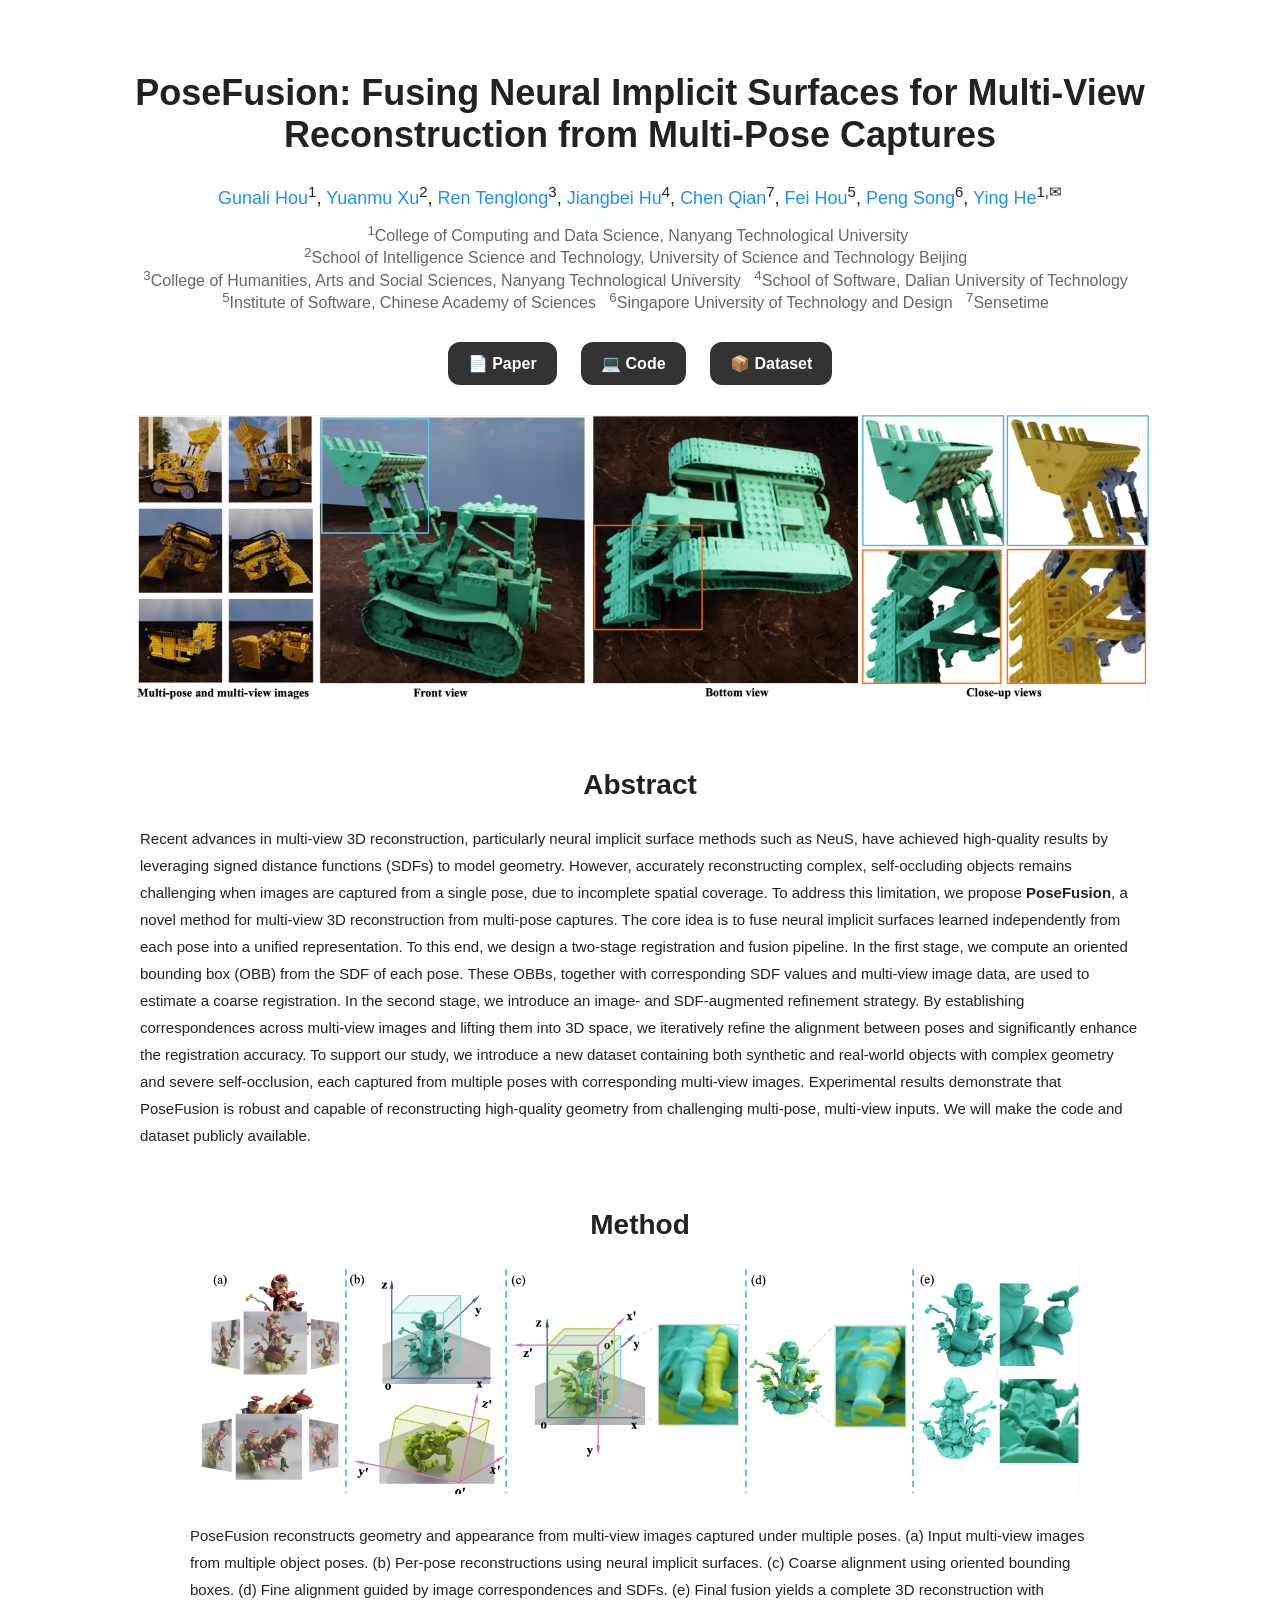
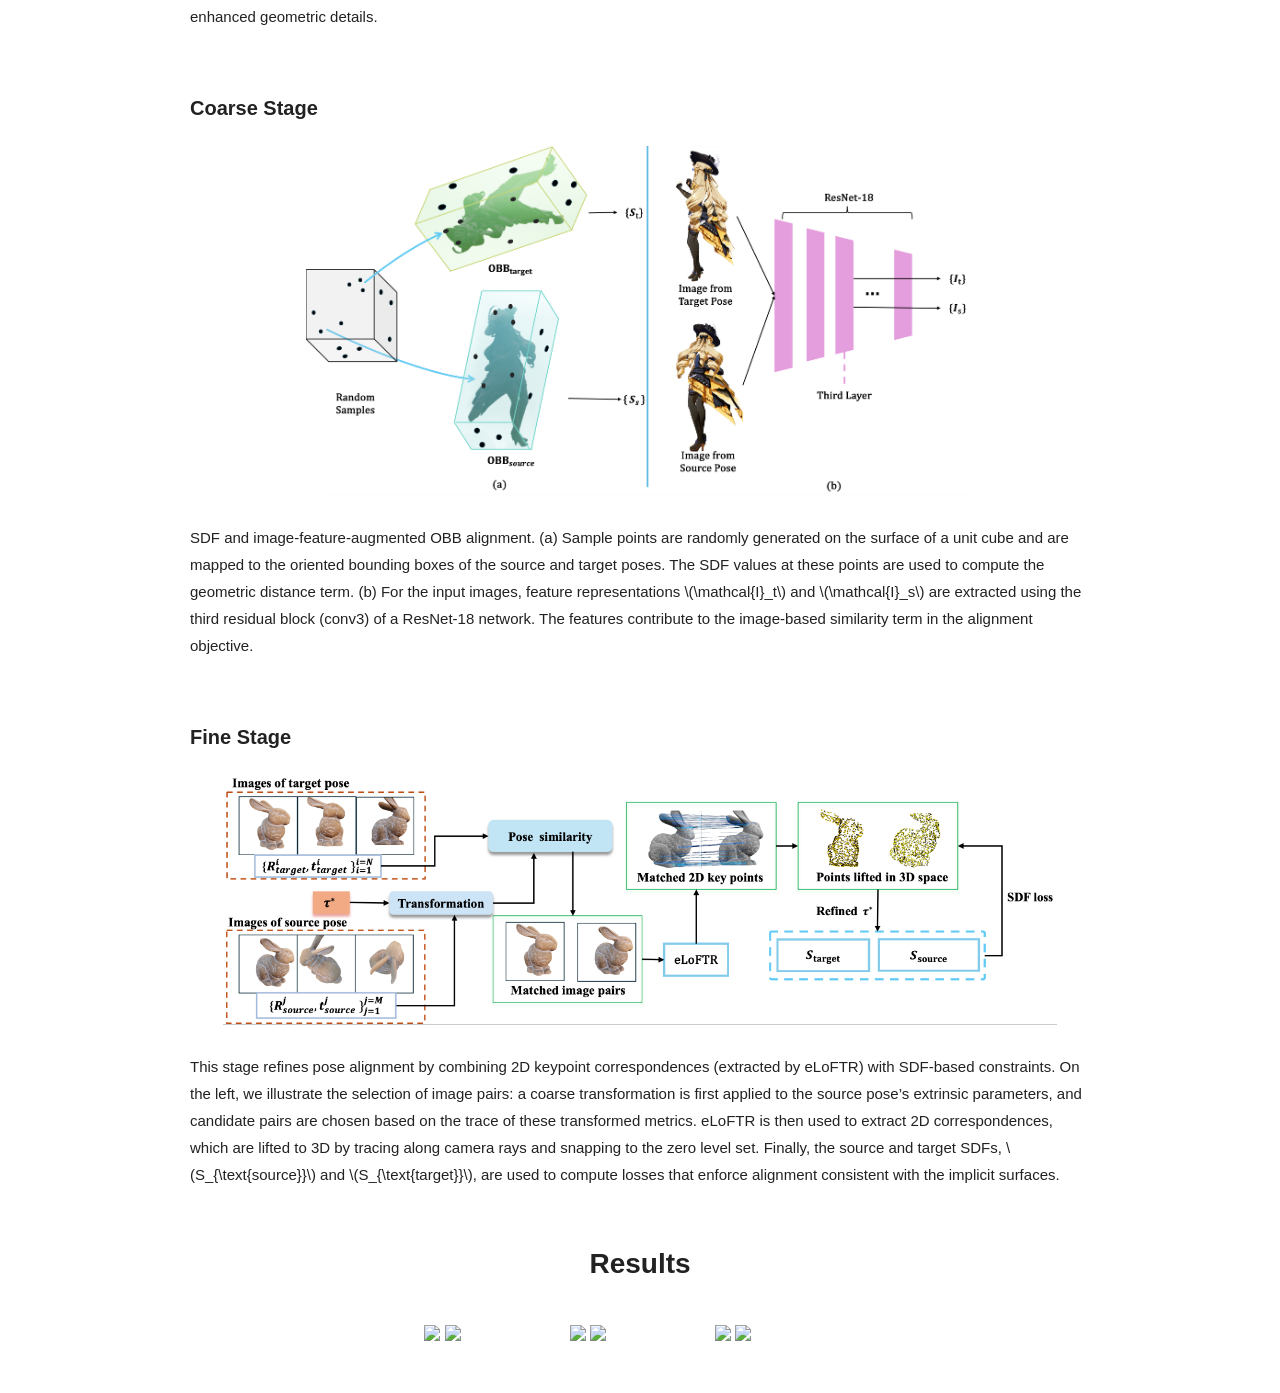
==== index.html @ 51379f32 "first commit" ====
<!DOCTYPE html>
<html lang="en">

<head>
  <meta charset="UTF-8" />
  <meta name="viewport" content="width=device-width, initial-scale=1.0" />
  <title>PoseFusion: Fusing Neural Implicit Surfaces for Multi-View Reconstruction from Multi-Pose Captures</title>
  <link rel="stylesheet" href="./css/style.css">
  <script src="https://polyfill.io/v3/polyfill.min.js?features=es6"></script>
  <script id="MathJax-script" async src="https://cdn.jsdelivr.net/npm/mathjax@3/es5/tex-mml-chtml.js">
  </script>
</head>

<body>

  <h1>PoseFusion: Fusing Neural Implicit Surfaces for Multi-View Reconstruction from Multi-Pose Captures</h1>

  <div class="authors">
    <a href="#">Gunali Hou</a><sup>1</sup>,
    <a href="#">Yuanmu Xu</a><sup>2</sup>,
    <a href="#">Ren Tenglong</a><sup>3</sup>,
    <a href="#">Jiangbei Hu</a><sup>4</sup>,
    <a href="#">Chen Qian</a><sup>7</sup>,
    <a href="#">Fei Hou</a><sup>5</sup>,
    <a href="#">Peng Song</a><sup>6</sup>,
    <a href="#">Ying He</a><sup>1,✉</sup>
  </div>

  <div class="institutions">
    <sup>1</sup>College of Computing and Data Science, Nanyang Technological University&nbsp; <br />
    <sup>2</sup>School of Intelligence Science and Technology, University of Science and Technology Beijing &nbsp;
    <br />
    <sup>3</sup>College of Humanities, Arts and Social Sciences, Nanyang Technological University &nbsp;
    <sup>4</sup>School of Software, Dalian University of Technology &nbsp; <br />
    <sup>5</sup>Institute of Software, Chinese Academy of Sciences &nbsp;
    <sup>6</sup>Singapore University of Technology and Design &nbsp;
    <sup>7</sup>Sensetime &nbsp;
  </div>

  <div class="buttons">
    <a href="https://arxiv.org/abs/xxxx.xxxxx" class="button">📄 Paper</a>
    <a href="https://github.com/your_repo" class="button">💻 Code</a>
    <a href="https://drive.google.com/drive/folders/1bywGTxJeaAApyOMZbGiSYhYcuV___j_K?usp=share_link" class="button">📦
      Dataset</a>
  </div>

  <div class="image-center">
    <img src="image/teaser.png" alt="teaser" height="290" />
  </div>

  <h2>Abstract</h2>
  <div class="abstract-container">
    <p>
      Recent advances in multi-view 3D reconstruction, particularly neural implicit surface methods such as NeuS, have
      achieved high-quality results by leveraging signed distance functions (SDFs) to model geometry. However,
      accurately reconstructing complex, self-occluding objects remains challenging when images are captured from a
      single pose, due to incomplete spatial coverage. To address this limitation, we propose <strong>PoseFusion</strong>, a novel method
      for multi-view 3D reconstruction from multi-pose captures. The core idea is to fuse neural implicit surfaces
      learned independently from each pose into a unified representation. To this end, we design a two-stage
      registration and fusion pipeline. In the first stage, we compute an oriented bounding box (OBB) from the SDF of
      each pose. These OBBs, together with corresponding SDF values and multi-view image data, are used to estimate a
      coarse registration. In the second stage, we introduce an image- and SDF-augmented refinement strategy. By
      establishing correspondences across multi-view images and lifting them into 3D space, we iteratively refine the
      alignment between poses and significantly enhance the registration accuracy. To support our study, we introduce a
      new dataset containing both synthetic and real-world objects with complex geometry and severe self-occlusion, each
      captured from multiple poses with corresponding multi-view images. Experimental results demonstrate that
      PoseFusion is robust and capable of reconstructing high-quality geometry from challenging multi-pose, multi-view
      inputs. We will make the code and dataset publicly available.
    </p>
  </div>

  <!-- <h2>Videos</h2>
  <div class="video">
    <iframe src="https://www.youtube.com/embed/elkZcS1EwMs?si=xGPFm923atmuQsvT" allowfullscreen></iframe>
  </div> -->

  <h2>Method</h2>
  <div class="method-container">
    <div class="image-center">
      <img src="image/pipline.png" alt="pipline" height=230 />
    </div>
    <p>
      PoseFusion reconstructs geometry and appearance from multi-view images captured under multiple poses. (a) Input
      multi-view images from multiple object poses. (b) Per-pose reconstructions using neural implicit surfaces. (c)
      Coarse alignment using oriented bounding boxes. (d) Fine alignment guided by image correspondences and SDFs. (e)
      Final fusion yields a complete 3D reconstruction with enhanced geometric details.
    </p>
    <h3>Coarse Stage</h3>
    <div class="image-center">
      <img src="image/coarse_stage.png" alt="Coarse Registration Stage" height=350 />
    </div>
    <p>
      SDF and image-feature-augmented OBB alignment. (a) Sample points are randomly generated on the surface of a unit
      cube and are mapped to the oriented bounding boxes of the source and target poses. The SDF values at these points
      are used to compute the geometric distance term. (b) For the input images, feature representations
      \(\mathcal{I}_t\)
      and \(\mathcal{I}_s\) are extracted using the third residual block (conv3) of a ResNet-18 network. The features
      contribute to the image-based similarity term in the alignment objective.
    </p>
    <h3>Fine Stage</h3>
    <div class="image-center">
      <img src="image/fine_stage.png" alt="Fine Registration Stage" height=250>
    </div>
    <p>
      This stage refines pose alignment by combining 2D keypoint correspondences (extracted by eLoFTR) with SDF-based
      constraints. On the left, we illustrate the selection of image pairs: a coarse transformation is first applied to
      the source pose’s extrinsic parameters, and candidate pairs are chosen based on the trace of these transformed
      metrics. eLoFTR is then used to extract 2D correspondences, which are lifted to 3D by tracing along camera rays
      and snapping to the zero level set. Finally, the source and target SDFs, \(S_{\text{source}}\) and
      \(S_{\text{target}}\), are used to compute losses that enforce alignment consistent with the implicit surfaces.
    </p>
  </div>

  <h2>Results</h2>
  <div class="comparison-grid">
    <img-comparison-slider class="slider-with-animated-handle">
      <img slot="first" src="image/101015341_p15.jpg" height=250/>
      <img slot="second" src="image/101015341_p16.jpg" height="250"/>
      <svg slot="handle" class="custom-animated-handle" xmlns="http://www.w3.org/2000/svg" width="100"
        viewBox="-8 -3 16 6">
        <path stroke="#fff" d="M -5 -2 L -7 0 L -5 2 M -5 -2 L -5 2 M 5 -2 L 7 0 L 5 2 M 5 -2 L 5 2" stroke-width="1"
          fill="#fff" vector-effect="non-scaling-stroke"></path>
      </svg>
    </img-comparison-slider>

    <img-comparison-slider class="slider-with-animated-handle">
      <img slot="first" src="image/101015341_p8.jpg" height=250/>
      <img slot="second" src="image/101015341_p9.jpg" height=250/>
      <svg slot="handle" class="custom-animated-handle" xmlns="http://www.w3.org/2000/svg" width="100"
        viewBox="-8 -3 16 6">
        <path stroke="#fff" d="M -5 -2 L -7 0 L -5 2 M -5 -2 L -5 2 M 5 -2 L 7 0 L 5 2 M 5 -2 L 5 2" stroke-width="1"
          fill="#fff" vector-effect="non-scaling-stroke"></path>
      </svg>
    </img-comparison-slider>

    <img-comparison-slider class="slider-with-animated-handle">
      <img slot="first" src="image/101015341_p13.jpg" height=250/>
      <img slot="second" src="image/101015341_p14.jpg" height=250/>
      <svg slot="handle" class="custom-animated-handle" xmlns="http://www.w3.org/2000/svg" width="100"
        viewBox="-8 -3 16 6">
        <path stroke="#fff" d="M -5 -2 L -7 0 L -5 2 M -5 -2 L -5 2 M 5 -2 L 7 0 L 5 2 M 5 -2 L 5 2" stroke-width="1"
          fill="#fff" vector-effect="non-scaling-stroke"></path>
      </svg>
    </img-comparison-slider>
  </div>

  <script defer src="https://cdn.jsdelivr.net/npm/img-comparison-slider@8/dist/index.js"></script>
  <link rel="stylesheet" href="https://cdn.jsdelivr.net/npm/img-comparison-slider@8/dist/styles.css" />
</body>

</html>
---- css/style.css ----
body {
    font-family: Arial, sans-serif;
    text-align: center;
    padding: 40px;
    background-color: #fff;
    color: #222;
}

h1 {
    font-size: 36px;
    font-weight: bold;
}

.authors {
    margin-top: 20px;
    font-size: 18px;
    line-height: 1.6;
}

.authors a {
    color: #1e90ff;
    text-decoration: none;
}

.institutions {
    font-size: 16px;
    color: #666;
    margin-top: 10px;
}

.buttons {
    margin: 30px 0;
}

.button {
    display: inline-block;
    background-color: #333;
    color: white;
    padding: 12px 20px;
    border-radius: 12px;
    margin: 0 10px;
    text-decoration: none;
    font-weight: bold;
}

h2 {
    font-size: 28px;
    margin-top: 60px;
}

h3 {
    font-size: 20px;
    margin-top: 60px;
}

.video {
    margin-top: 20px;
}

.abstract-container {
    max-width: 1000px;
    margin: 0 auto;
    text-align: left;
    font-size: 15px;
    line-height: 1.8;
}

.method-container {
    max-width: 900px;
    margin: 0 auto;
    text-align: left;
    font-size: 15px;
    line-height: 1.8;
}

.image-center {
    text-align: center;
    margin: 20px 0;
}

iframe {
    width: 70%;
    height: 450px;
    border: none;
    border-radius: 10px;
}

/* 响应式文本块容器 */
.abstract-container,
.method-container {
    padding: 0 15px;
}

/* 响应式标题大小（可选） */
@media screen and (max-width: 600px) {
    h1 {
        font-size: 26px;
    }

    .button {
        padding: 10px 16px;
        font-size: 14px;
    }
}

.custom-animated-handle {
    transition: transform 0.2s;
}


.placeholder-box {
    width: 100%;
    height: 400px;
    background: #eee;
    display: flex;
    align-items: center;
    justify-content: center;
    border-radius: 12px;
    border: 2px dashed #ccc;
    color: #888;
    font-style: italic;
}

.method-stage {
    background: #f8f9fa;
    padding: 25px;
    border-radius: 10px;
    margin: 20px 0;
}

.method-stage h3 {
    margin-top: 0;
    color: var(--link-color);
}
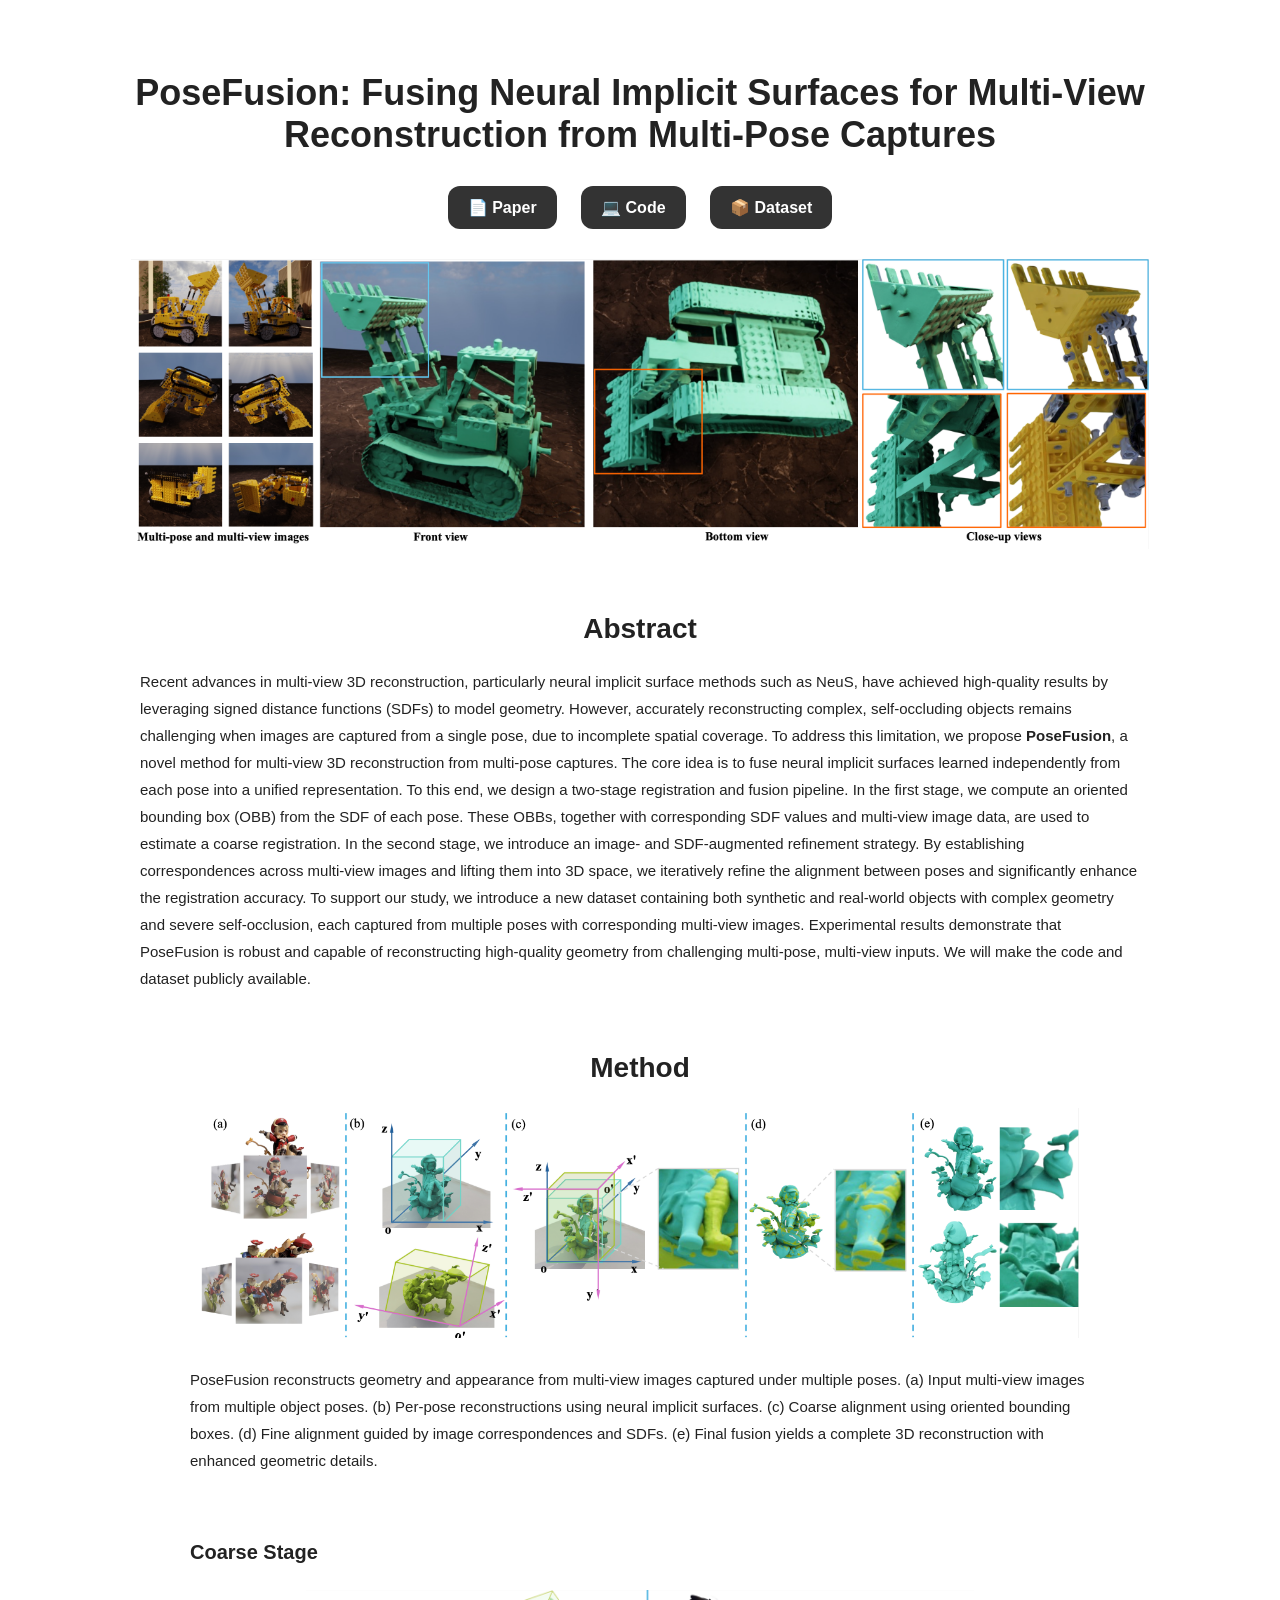
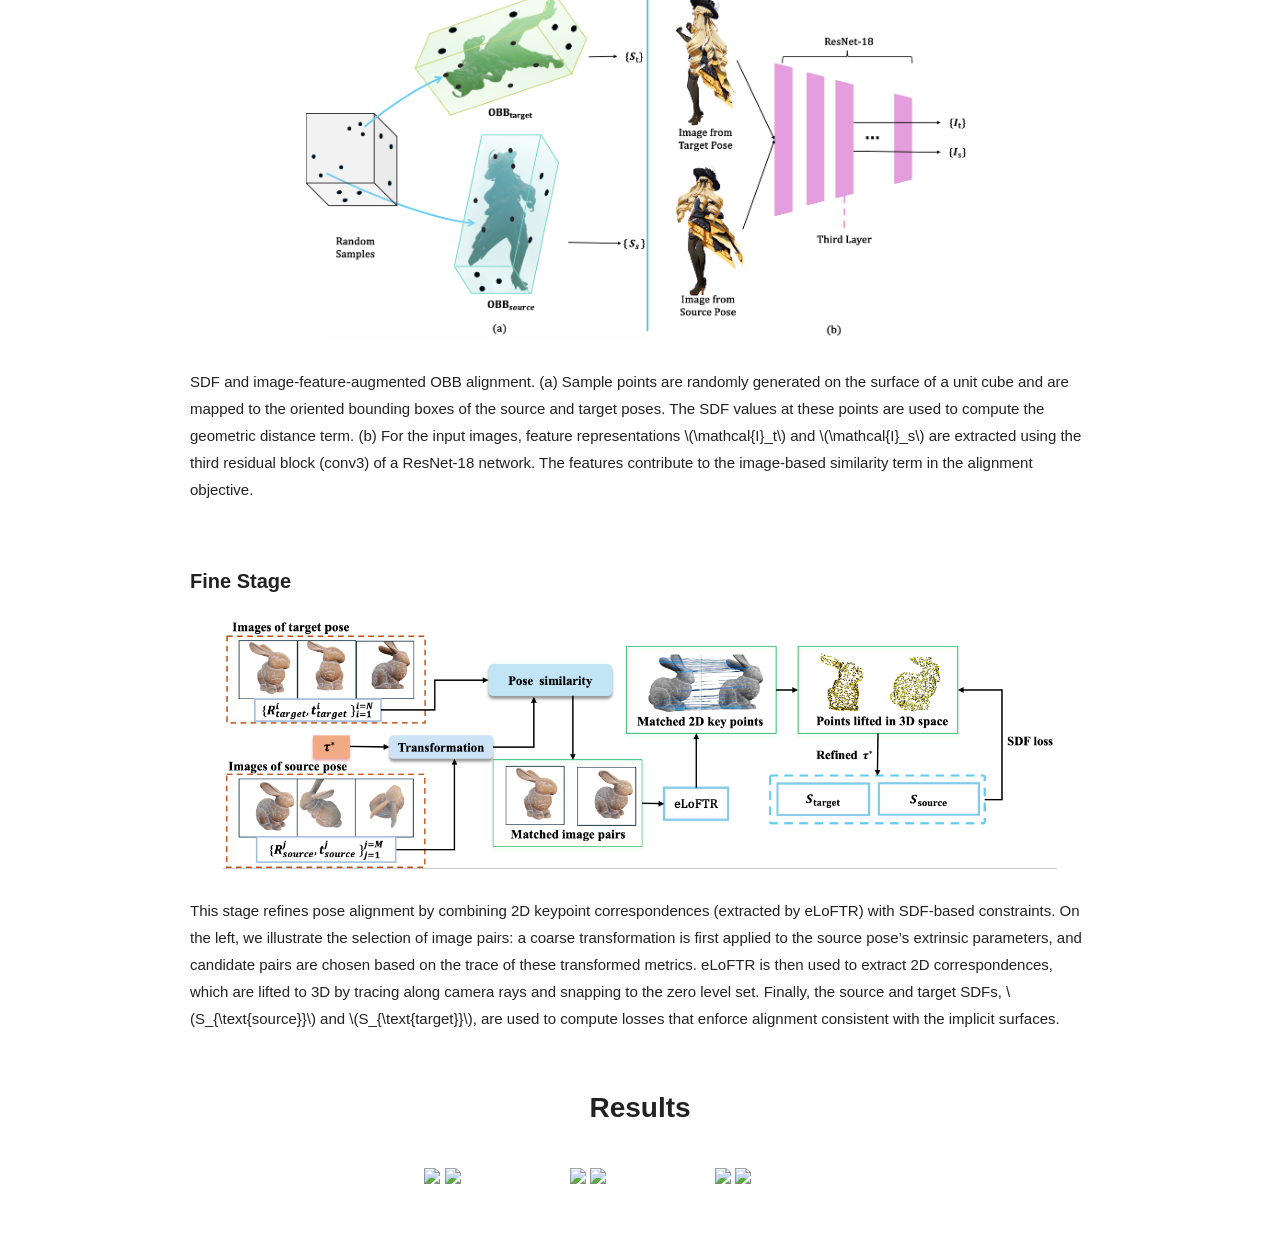
==== commit 6231710e: "remove author" ====
--- a/index.html
+++ b/index.html
@@ -15,7 +15,7 @@
 
   <h1>PoseFusion: Fusing Neural Implicit Surfaces for Multi-View Reconstruction from Multi-Pose Captures</h1>
 
-  <div class="authors">
+  <!-- <div class="authors">
     <a href="#">Gunali Hou</a><sup>1</sup>,
     <a href="#">Yuanmu Xu</a><sup>2</sup>,
     <a href="#">Ren Tenglong</a><sup>3</sup>,
@@ -24,9 +24,9 @@
     <a href="#">Fei Hou</a><sup>5</sup>,
     <a href="#">Peng Song</a><sup>6</sup>,
     <a href="#">Ying He</a><sup>1,✉</sup>
-  </div>
+  </div> -->
 
-  <div class="institutions">
+  <!-- <div class="institutions">
     <sup>1</sup>College of Computing and Data Science, Nanyang Technological University&nbsp; <br />
     <sup>2</sup>School of Intelligence Science and Technology, University of Science and Technology Beijing &nbsp;
     <br />
@@ -35,7 +35,7 @@
     <sup>5</sup>Institute of Software, Chinese Academy of Sciences &nbsp;
     <sup>6</sup>Singapore University of Technology and Design &nbsp;
     <sup>7</sup>Sensetime &nbsp;
-  </div>
+  </div> -->
 
   <div class="buttons">
     <a href="https://arxiv.org/abs/xxxx.xxxxx" class="button">📄 Paper</a>
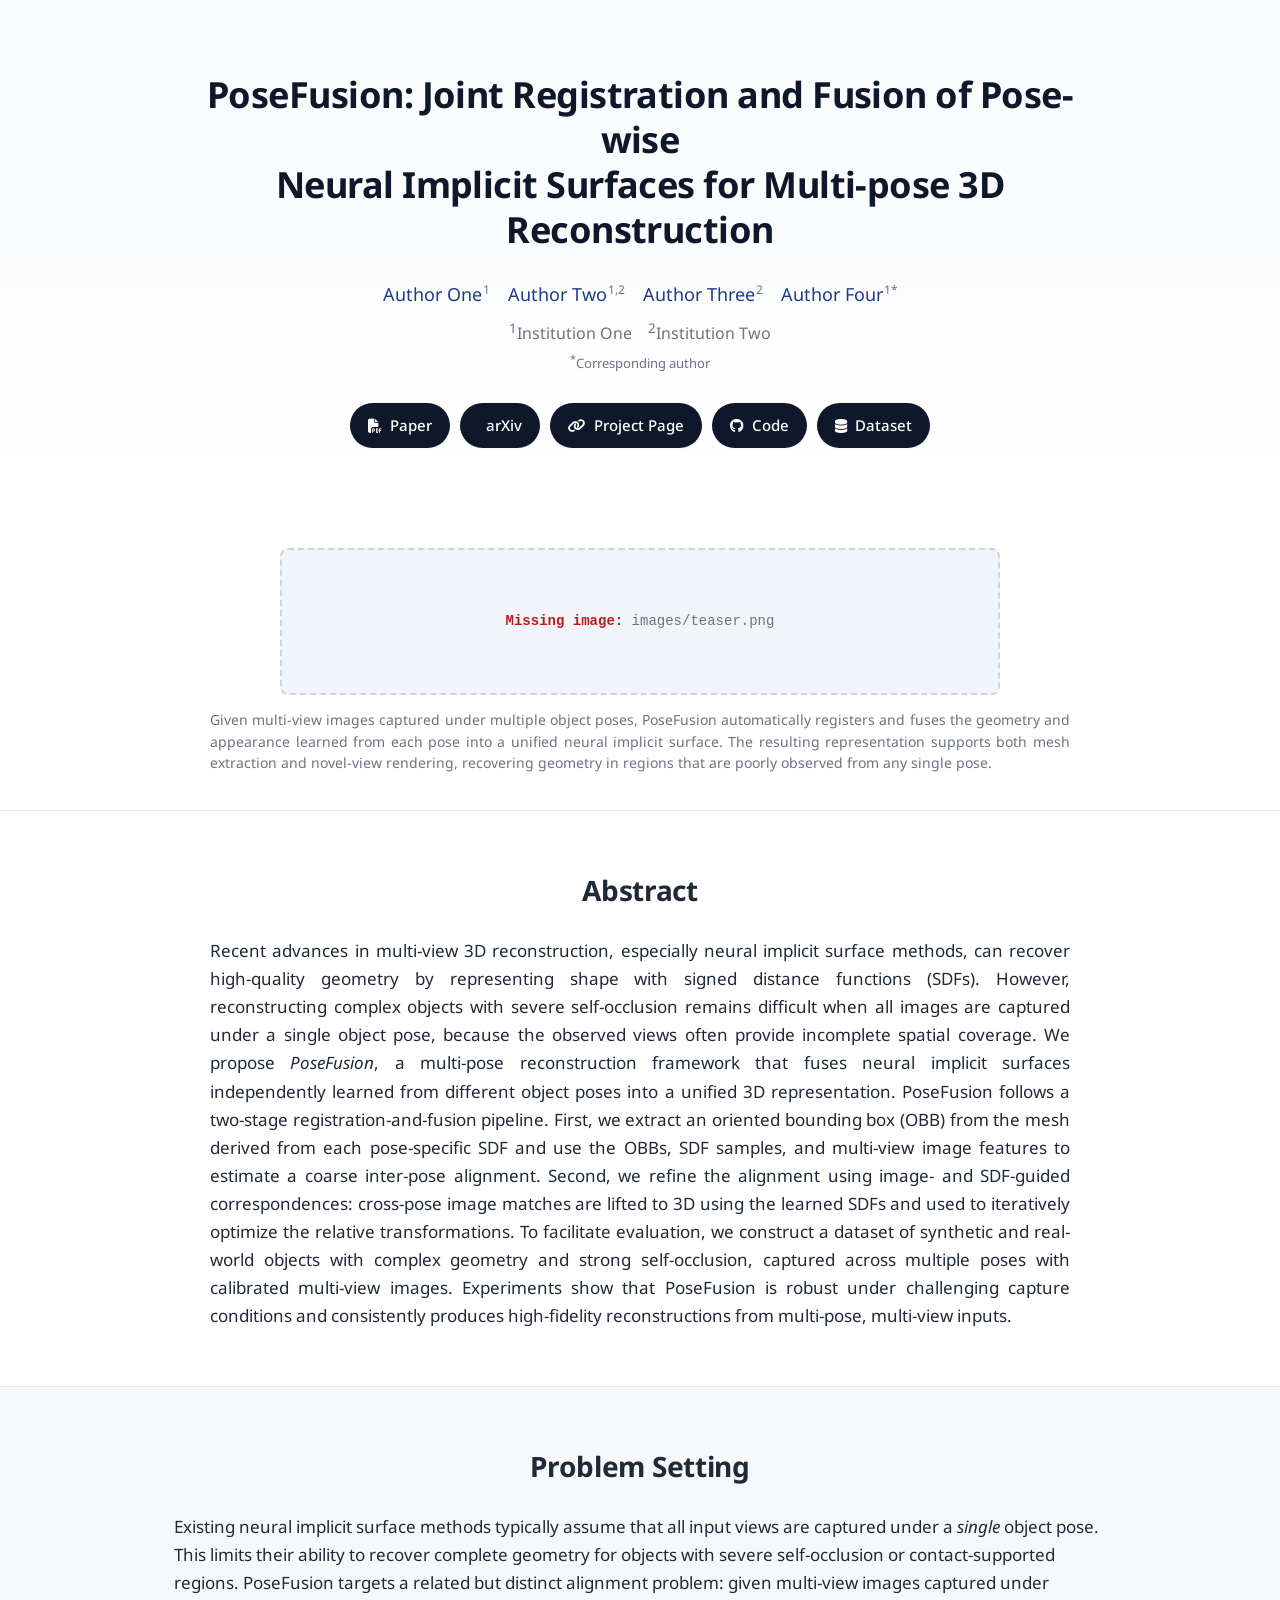
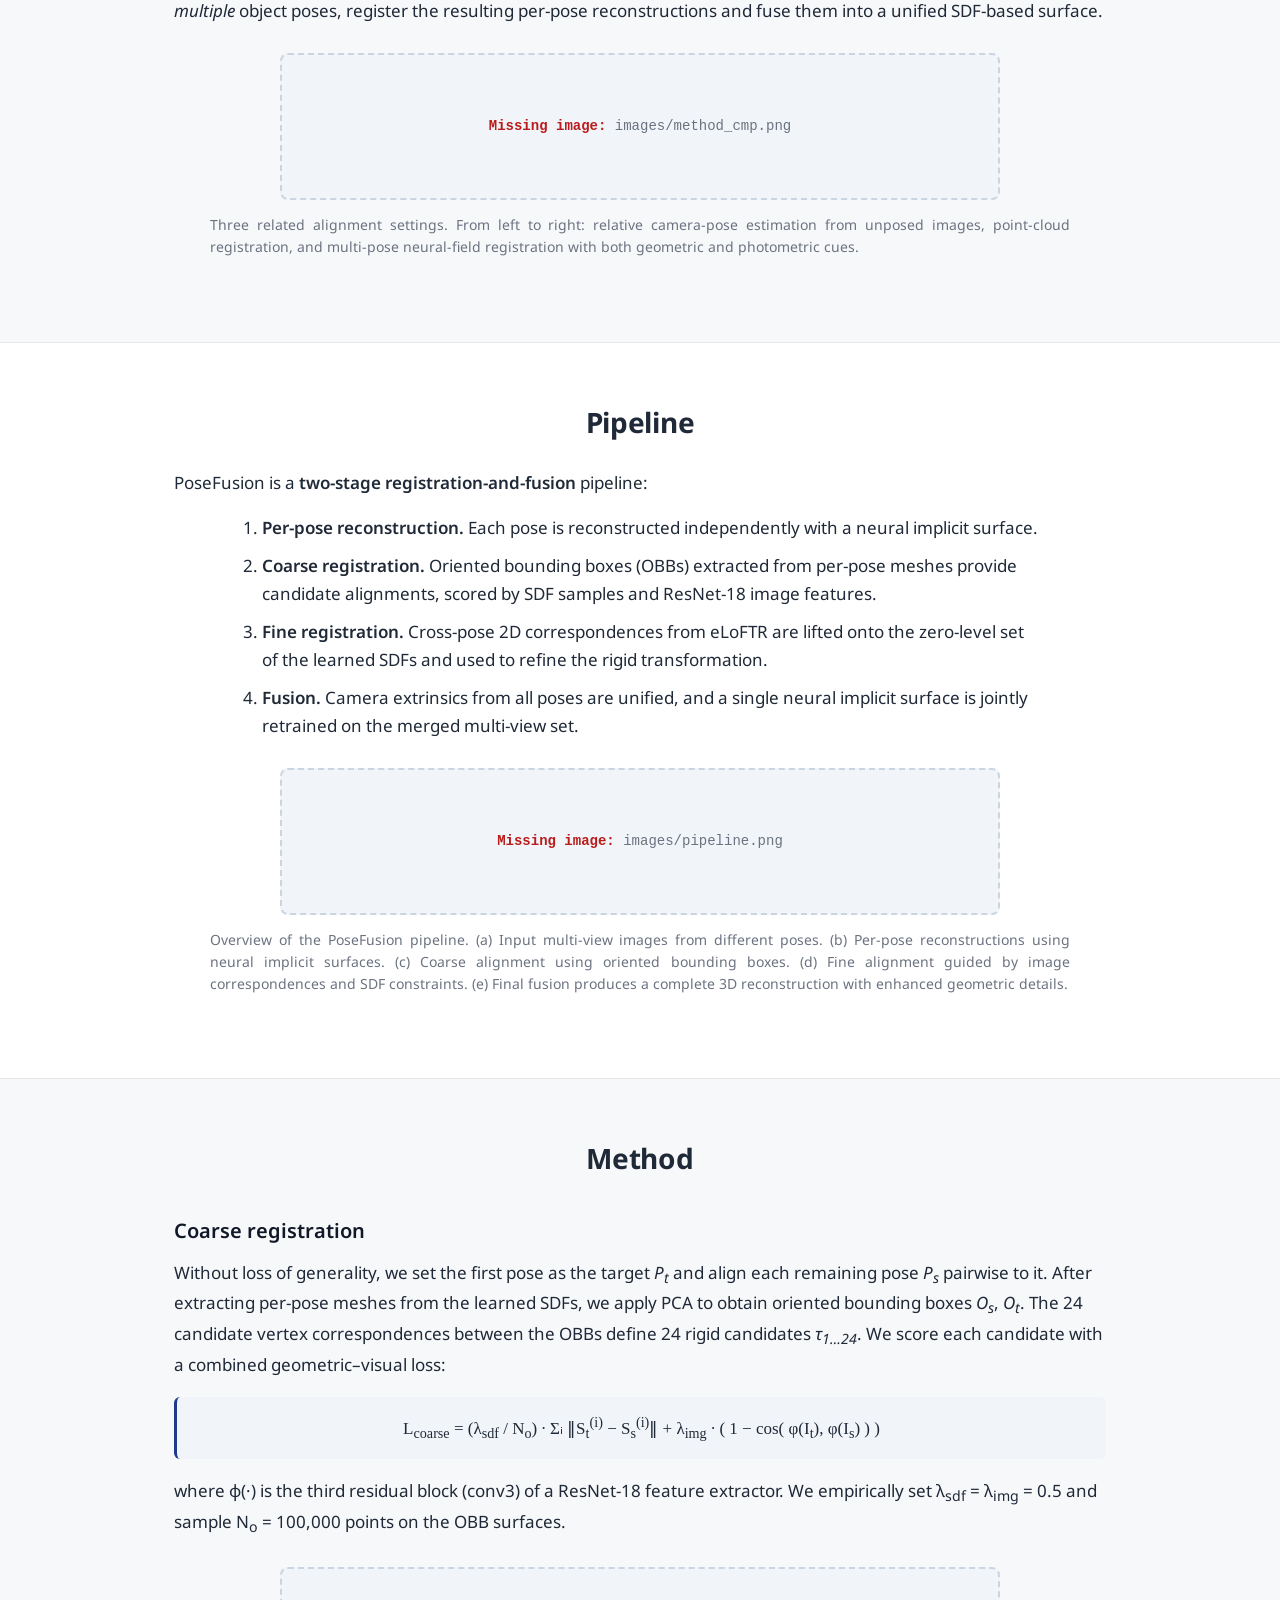
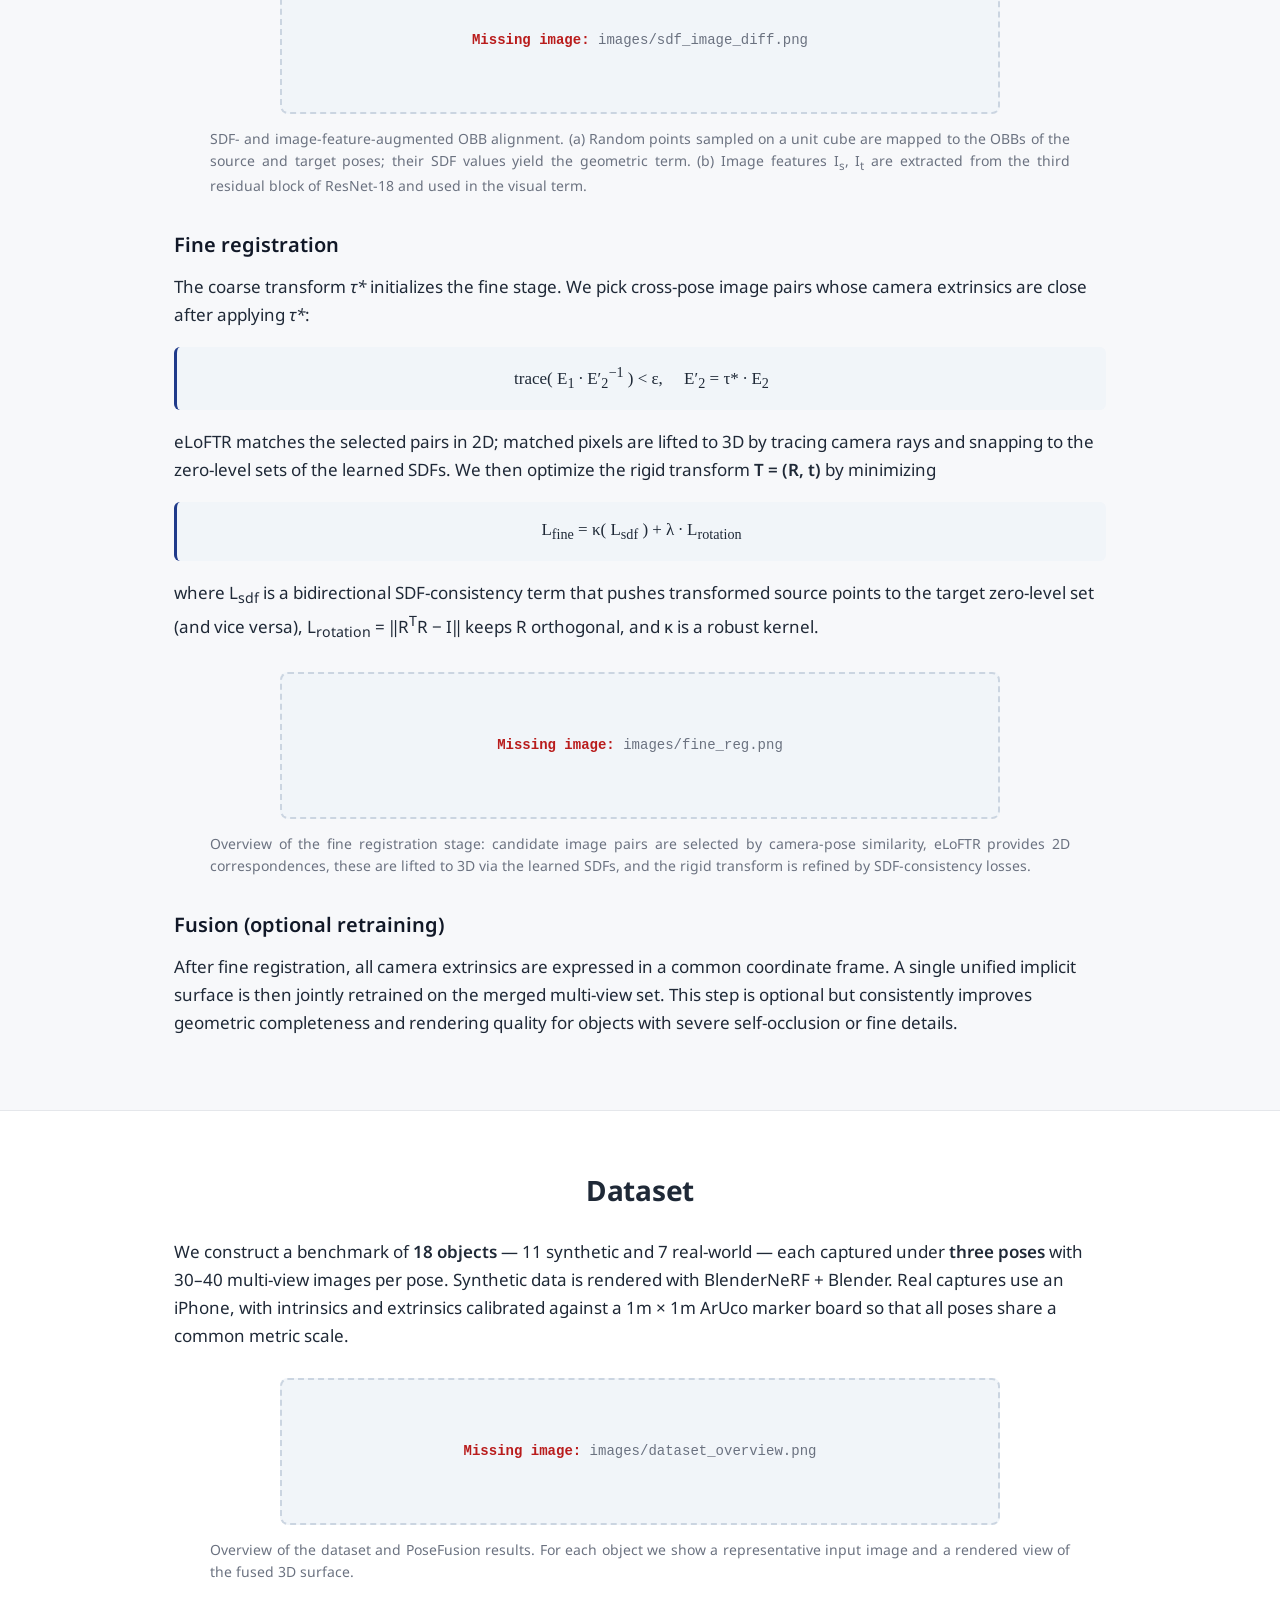
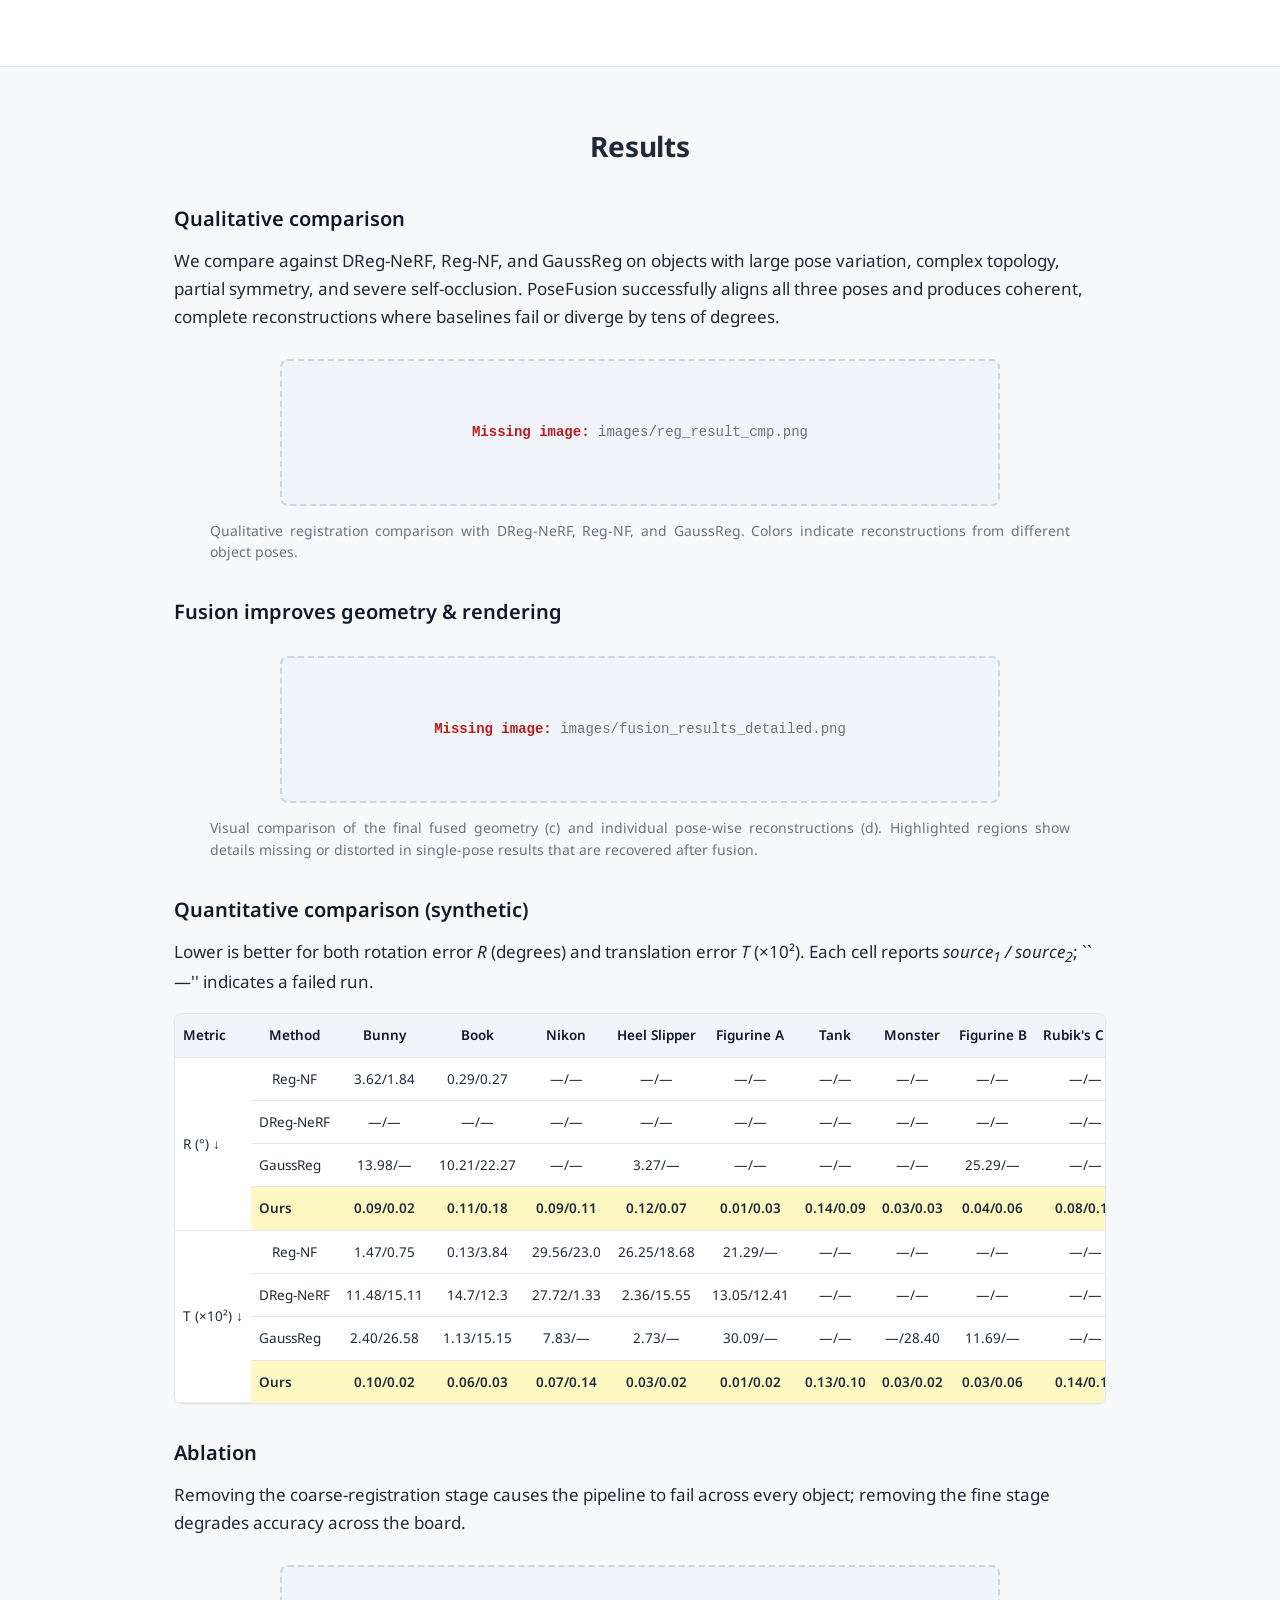
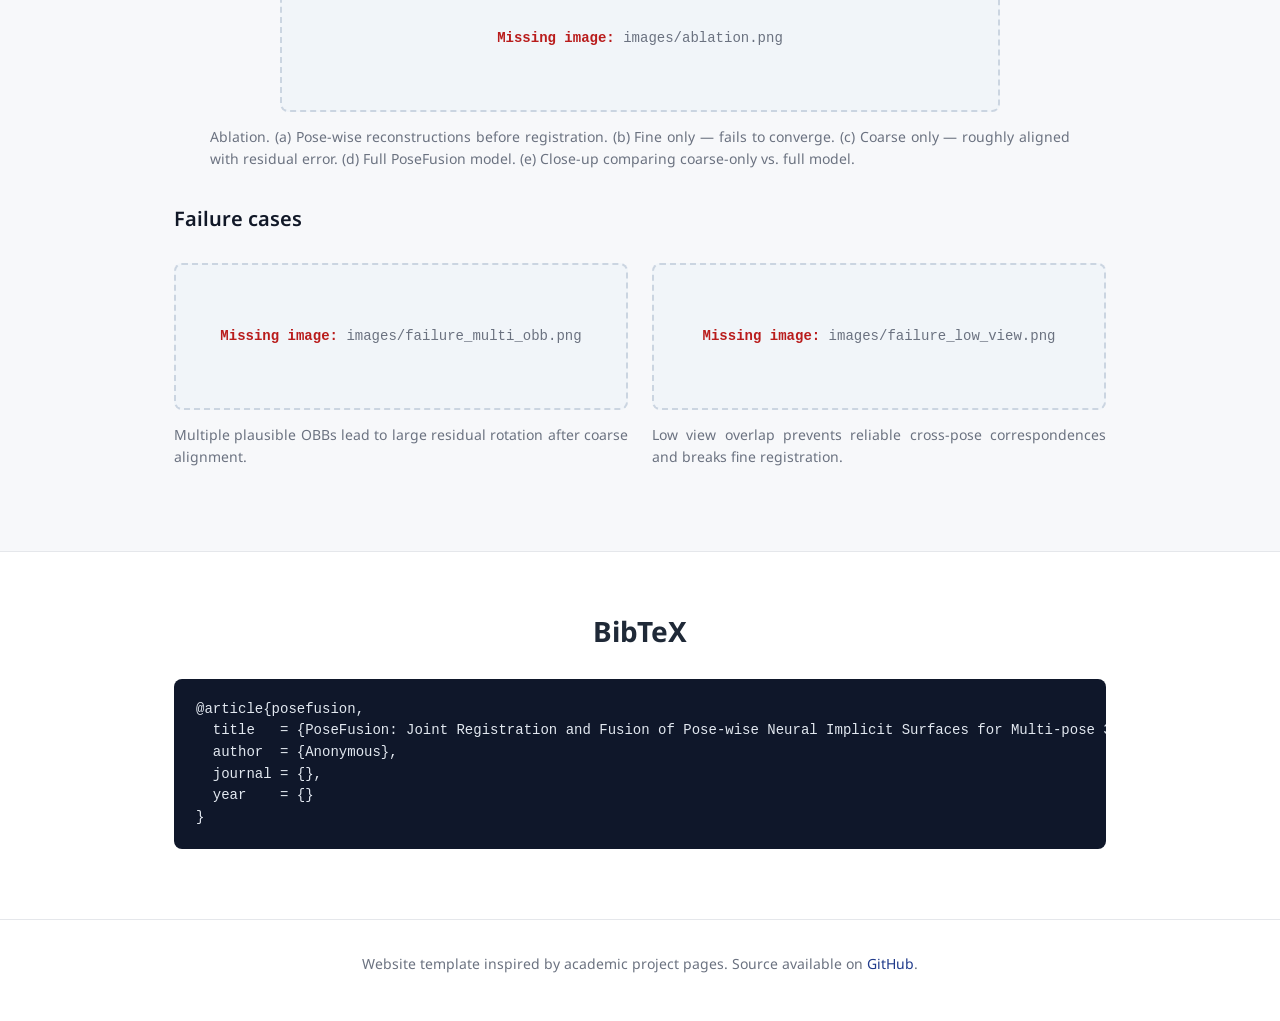
==== commit 30914eed: "rewrite the website." ====
--- a/index.html
+++ b/index.html
@@ -1,151 +1,449 @@
 <!DOCTYPE html>
 <html lang="en">
-
 <head>
-  <meta charset="UTF-8" />
-  <meta name="viewport" content="width=device-width, initial-scale=1.0" />
-  <title>PoseFusion: Fusing Neural Implicit Surfaces for Multi-View Reconstruction from Multi-Pose Captures</title>
-  <link rel="stylesheet" href="./css/style.css">
-  <script src="https://polyfill.io/v3/polyfill.min.js?features=es6"></script>
-  <script id="MathJax-script" async src="https://cdn.jsdelivr.net/npm/mathjax@3/es5/tex-mml-chtml.js">
-  </script>
+<meta charset="UTF-8" />
+<meta name="viewport" content="width=device-width, initial-scale=1.0" />
+<title>PoseFusion: Joint Registration and Fusion of Pose-wise Neural Implicit Surfaces for Multi-pose 3D Reconstruction</title>
+<meta name="description" content="PoseFusion: a two-stage registration-and-fusion pipeline that aligns and fuses pose-wise neural implicit surfaces into a unified, complete 3D reconstruction." />
+
+<!-- Fonts -->
+<link rel="preconnect" href="https://fonts.googleapis.com" />
+<link rel="preconnect" href="https://fonts.gstatic.com" crossorigin />
+<link href="https://fonts.googleapis.com/css2?family=Google+Sans:wght@400;500;700&family=Noto+Sans:wght@400;500;700&display=swap" rel="stylesheet" />
+
+<!-- Font Awesome for icon buttons -->
+<link rel="stylesheet" href="https://cdnjs.cloudflare.com/ajax/libs/font-awesome/6.4.0/css/all.min.css" />
+
+<link rel="stylesheet" href="css/style.css" />
 </head>
-
 <body>
 
-  <h1>PoseFusion: Fusing Neural Implicit Surfaces for Multi-View Reconstruction from Multi-Pose Captures</h1>
-
-  <!-- <div class="authors">
-    <a href="#">Gunali Hou</a><sup>1</sup>,
-    <a href="#">Yuanmu Xu</a><sup>2</sup>,
-    <a href="#">Ren Tenglong</a><sup>3</sup>,
-    <a href="#">Jiangbei Hu</a><sup>4</sup>,
-    <a href="#">Chen Qian</a><sup>7</sup>,
-    <a href="#">Fei Hou</a><sup>5</sup>,
-    <a href="#">Peng Song</a><sup>6</sup>,
-    <a href="#">Ying He</a><sup>1,✉</sup>
-  </div> -->
-
-  <!-- <div class="institutions">
-    <sup>1</sup>College of Computing and Data Science, Nanyang Technological University&nbsp; <br />
-    <sup>2</sup>School of Intelligence Science and Technology, University of Science and Technology Beijing &nbsp;
-    <br />
-    <sup>3</sup>College of Humanities, Arts and Social Sciences, Nanyang Technological University &nbsp;
-    <sup>4</sup>School of Software, Dalian University of Technology &nbsp; <br />
-    <sup>5</sup>Institute of Software, Chinese Academy of Sciences &nbsp;
-    <sup>6</sup>Singapore University of Technology and Design &nbsp;
-    <sup>7</sup>Sensetime &nbsp;
-  </div> -->
-
-  <div class="buttons">
-    <a href="https://arxiv.org/abs/xxxx.xxxxx" class="button">📄 Paper</a>
-    <a href="https://github.com/your_repo" class="button">💻 Code</a>
-    <a href="https://drive.google.com/drive/folders/1bywGTxJeaAApyOMZbGiSYhYcuV___j_K?usp=share_link" class="button">📦
-      Dataset</a>
-  </div>
-
-  <div class="image-center">
-    <img src="image/teaser.png" alt="teaser" height="290" />
-  </div>
-
-  <h2>Abstract</h2>
-  <div class="abstract-container">
-    <p>
-      Recent advances in multi-view 3D reconstruction, particularly neural implicit surface methods such as NeuS, have
-      achieved high-quality results by leveraging signed distance functions (SDFs) to model geometry. However,
-      accurately reconstructing complex, self-occluding objects remains challenging when images are captured from a
-      single pose, due to incomplete spatial coverage. To address this limitation, we propose <strong>PoseFusion</strong>, a novel method
-      for multi-view 3D reconstruction from multi-pose captures. The core idea is to fuse neural implicit surfaces
-      learned independently from each pose into a unified representation. To this end, we design a two-stage
-      registration and fusion pipeline. In the first stage, we compute an oriented bounding box (OBB) from the SDF of
-      each pose. These OBBs, together with corresponding SDF values and multi-view image data, are used to estimate a
-      coarse registration. In the second stage, we introduce an image- and SDF-augmented refinement strategy. By
-      establishing correspondences across multi-view images and lifting them into 3D space, we iteratively refine the
-      alignment between poses and significantly enhance the registration accuracy. To support our study, we introduce a
-      new dataset containing both synthetic and real-world objects with complex geometry and severe self-occlusion, each
-      captured from multiple poses with corresponding multi-view images. Experimental results demonstrate that
-      PoseFusion is robust and capable of reconstructing high-quality geometry from challenging multi-pose, multi-view
-      inputs. We will make the code and dataset publicly available.
-    </p>
-  </div>
-
-  <!-- <h2>Videos</h2>
-  <div class="video">
-    <iframe src="https://www.youtube.com/embed/elkZcS1EwMs?si=xGPFm923atmuQsvT" allowfullscreen></iframe>
-  </div> -->
-
-  <h2>Method</h2>
-  <div class="method-container">
-    <div class="image-center">
-      <img src="image/pipline.png" alt="pipline" height=230 />
-    </div>
-    <p>
-      PoseFusion reconstructs geometry and appearance from multi-view images captured under multiple poses. (a) Input
-      multi-view images from multiple object poses. (b) Per-pose reconstructions using neural implicit surfaces. (c)
-      Coarse alignment using oriented bounding boxes. (d) Fine alignment guided by image correspondences and SDFs. (e)
-      Final fusion yields a complete 3D reconstruction with enhanced geometric details.
-    </p>
-    <h3>Coarse Stage</h3>
-    <div class="image-center">
-      <img src="image/coarse_stage.png" alt="Coarse Registration Stage" height=350 />
-    </div>
-    <p>
-      SDF and image-feature-augmented OBB alignment. (a) Sample points are randomly generated on the surface of a unit
-      cube and are mapped to the oriented bounding boxes of the source and target poses. The SDF values at these points
-      are used to compute the geometric distance term. (b) For the input images, feature representations
-      \(\mathcal{I}_t\)
-      and \(\mathcal{I}_s\) are extracted using the third residual block (conv3) of a ResNet-18 network. The features
-      contribute to the image-based similarity term in the alignment objective.
-    </p>
-    <h3>Fine Stage</h3>
-    <div class="image-center">
-      <img src="image/fine_stage.png" alt="Fine Registration Stage" height=250>
-    </div>
-    <p>
-      This stage refines pose alignment by combining 2D keypoint correspondences (extracted by eLoFTR) with SDF-based
-      constraints. On the left, we illustrate the selection of image pairs: a coarse transformation is first applied to
-      the source pose’s extrinsic parameters, and candidate pairs are chosen based on the trace of these transformed
-      metrics. eLoFTR is then used to extract 2D correspondences, which are lifted to 3D by tracing along camera rays
-      and snapping to the zero level set. Finally, the source and target SDFs, \(S_{\text{source}}\) and
-      \(S_{\text{target}}\), are used to compute losses that enforce alignment consistent with the implicit surfaces.
-    </p>
-  </div>
-
-  <h2>Results</h2>
-  <div class="comparison-grid">
-    <img-comparison-slider class="slider-with-animated-handle">
-      <img slot="first" src="image/101015341_p15.jpg" height=250/>
-      <img slot="second" src="image/101015341_p16.jpg" height="250"/>
-      <svg slot="handle" class="custom-animated-handle" xmlns="http://www.w3.org/2000/svg" width="100"
-        viewBox="-8 -3 16 6">
-        <path stroke="#fff" d="M -5 -2 L -7 0 L -5 2 M -5 -2 L -5 2 M 5 -2 L 7 0 L 5 2 M 5 -2 L 5 2" stroke-width="1"
-          fill="#fff" vector-effect="non-scaling-stroke"></path>
-      </svg>
-    </img-comparison-slider>
-
-    <img-comparison-slider class="slider-with-animated-handle">
-      <img slot="first" src="image/101015341_p8.jpg" height=250/>
-      <img slot="second" src="image/101015341_p9.jpg" height=250/>
-      <svg slot="handle" class="custom-animated-handle" xmlns="http://www.w3.org/2000/svg" width="100"
-        viewBox="-8 -3 16 6">
-        <path stroke="#fff" d="M -5 -2 L -7 0 L -5 2 M -5 -2 L -5 2 M 5 -2 L 7 0 L 5 2 M 5 -2 L 5 2" stroke-width="1"
-          fill="#fff" vector-effect="non-scaling-stroke"></path>
-      </svg>
-    </img-comparison-slider>
-
-    <img-comparison-slider class="slider-with-animated-handle">
-      <img slot="first" src="image/101015341_p13.jpg" height=250/>
-      <img slot="second" src="image/101015341_p14.jpg" height=250/>
-      <svg slot="handle" class="custom-animated-handle" xmlns="http://www.w3.org/2000/svg" width="100"
-        viewBox="-8 -3 16 6">
-        <path stroke="#fff" d="M -5 -2 L -7 0 L -5 2 M -5 -2 L -5 2 M 5 -2 L 7 0 L 5 2 M 5 -2 L 5 2" stroke-width="1"
-          fill="#fff" vector-effect="non-scaling-stroke"></path>
-      </svg>
-    </img-comparison-slider>
-  </div>
-
-  <script defer src="https://cdn.jsdelivr.net/npm/img-comparison-slider@8/dist/index.js"></script>
-  <link rel="stylesheet" href="https://cdn.jsdelivr.net/npm/img-comparison-slider@8/dist/styles.css" />
+<!-- ============================ HERO ============================ -->
+<section class="hero">
+  <div class="container">
+    <h1 class="title">
+      PoseFusion: Joint Registration and Fusion of Pose-wise<br />
+      Neural Implicit Surfaces for Multi-pose 3D Reconstruction
+    </h1>
+
+    <!-- Authors (placeholder — fill in later) -->
+    <div class="authors">
+      <span class="author"><a href="#">Author One</a><sup>1</sup></span>
+      <span class="author"><a href="#">Author Two</a><sup>1,2</sup></span>
+      <span class="author"><a href="#">Author Three</a><sup>2</sup></span>
+      <span class="author"><a href="#">Author Four</a><sup>1*</sup></span>
+    </div>
+
+    <!-- Affiliations (placeholder — fill in later) -->
+    <div class="affiliations">
+      <p><sup>1</sup>Institution One &nbsp;&nbsp; <sup>2</sup>Institution Two</p>
+      <p class="footnote"><sup>*</sup>Corresponding author</p>
+    </div>
+
+    <!-- Action buttons -->
+    <div class="buttons">
+      <a class="btn" href="#" target="_blank" rel="noopener">
+        <i class="fas fa-file-pdf"></i><span>Paper</span>
+      </a>
+      <a class="btn" href="#" target="_blank" rel="noopener">
+        <i class="ai ai-arxiv"></i><span>arXiv</span>
+      </a>
+      <a class="btn" href="https://raining00.github.io/PoseFusion-page/" target="_blank" rel="noopener">
+        <i class="fas fa-link"></i><span>Project Page</span>
+      </a>
+      <a class="btn" href="#" target="_blank" rel="noopener">
+        <i class="fab fa-github"></i><span>Code</span>
+      </a>
+      <a class="btn" href="#" target="_blank" rel="noopener">
+        <i class="fas fa-database"></i><span>Dataset</span>
+      </a>
+    </div>
+  </div>
+</section>
+
+<!-- ============================ TEASER ============================ -->
+<section class="section section--narrow">
+  <div class="container">
+    <figure class="figure">
+      <!-- IMAGE: figs/teaser_large_letters.pdf -> images/teaser.png -->
+      <img src="images/teaser.png" alt="PoseFusion teaser" onerror="this.parentNode.classList.add('img-missing')" />
+      <div class="img-fallback">images/teaser.png</div>
+      <figcaption>
+        Given multi-view images captured under multiple object poses, PoseFusion
+        automatically registers and fuses the geometry and appearance learned
+        from each pose into a unified neural implicit surface. The resulting
+        representation supports both mesh extraction and novel-view rendering,
+        recovering geometry in regions that are poorly observed from any single
+        pose.
+      </figcaption>
+    </figure>
+  </div>
+</section>
+
+<!-- ============================ ABSTRACT ============================ -->
+<section class="section">
+  <div class="container">
+    <h2 class="section-title">Abstract</h2>
+    <p class="abstract">
+      Recent advances in multi-view 3D reconstruction, especially neural
+      implicit surface methods, can recover high-quality geometry by
+      representing shape with signed distance functions (SDFs). However,
+      reconstructing complex objects with severe self-occlusion remains
+      difficult when all images are captured under a single object pose,
+      because the observed views often provide incomplete spatial coverage.
+      We propose <em>PoseFusion</em>, a multi-pose reconstruction framework
+      that fuses neural implicit surfaces independently learned from different
+      object poses into a unified 3D representation. PoseFusion follows a
+      two-stage registration-and-fusion pipeline. First, we extract an oriented
+      bounding box (OBB) from the mesh derived from each pose-specific SDF and
+      use the OBBs, SDF samples, and multi-view image features to estimate a
+      coarse inter-pose alignment. Second, we refine the alignment using
+      image- and SDF-guided correspondences: cross-pose image matches are
+      lifted to 3D using the learned SDFs and used to iteratively optimize the
+      relative transformations. To facilitate evaluation, we construct a
+      dataset of synthetic and real-world objects with complex geometry and
+      strong self-occlusion, captured across multiple poses with calibrated
+      multi-view images. Experiments show that PoseFusion is robust under
+      challenging capture conditions and consistently produces high-fidelity
+      reconstructions from multi-pose, multi-view inputs.
+    </p>
+  </div>
+</section>
+
+<!-- ============================ MOTIVATION / PROBLEM SETTING ============================ -->
+<section class="section section--alt">
+  <div class="container">
+    <h2 class="section-title">Problem Setting</h2>
+    <p>
+      Existing neural implicit surface methods typically assume that all input
+      views are captured under a <em>single</em> object pose. This limits their
+      ability to recover complete geometry for objects with severe
+      self-occlusion or contact-supported regions. PoseFusion targets a related
+      but distinct alignment problem: given multi-view images captured under
+      <em>multiple</em> object poses, register the resulting per-pose
+      reconstructions and fuse them into a unified SDF-based surface.
+    </p>
+
+    <figure class="figure">
+      <!-- IMAGE: figs/method_CMP.pdf -> images/method_cmp.png -->
+      <img src="images/method_cmp.png" alt="Three related alignment settings" onerror="this.parentNode.classList.add('img-missing')" />
+      <div class="img-fallback">images/method_cmp.png</div>
+      <figcaption>
+        Three related alignment settings. From left to right: relative
+        camera-pose estimation from unposed images, point-cloud registration,
+        and multi-pose neural-field registration with both geometric and
+        photometric cues.
+      </figcaption>
+    </figure>
+  </div>
+</section>
+
+<!-- ============================ PIPELINE ============================ -->
+<section class="section">
+  <div class="container">
+    <h2 class="section-title">Pipeline</h2>
+    <p>
+      PoseFusion is a <strong>two-stage registration-and-fusion</strong>
+      pipeline:
+    </p>
+    <ol class="pipeline-list">
+      <li><strong>Per-pose reconstruction.</strong> Each pose is reconstructed independently with a neural implicit surface.</li>
+      <li><strong>Coarse registration.</strong> Oriented bounding boxes (OBBs) extracted from per-pose meshes provide candidate alignments, scored by SDF samples and ResNet-18 image features.</li>
+      <li><strong>Fine registration.</strong> Cross-pose 2D correspondences from eLoFTR are lifted onto the zero-level set of the learned SDFs and used to refine the rigid transformation.</li>
+      <li><strong>Fusion.</strong> Camera extrinsics from all poses are unified, and a single neural implicit surface is jointly retrained on the merged multi-view set.</li>
+    </ol>
+
+    <figure class="figure">
+      <!-- IMAGE: figs/pipeline.pdf -> images/pipeline.png -->
+      <img src="images/pipeline.png" alt="PoseFusion pipeline overview" onerror="this.parentNode.classList.add('img-missing')" />
+      <div class="img-fallback">images/pipeline.png</div>
+      <figcaption>
+        Overview of the PoseFusion pipeline. (a) Input multi-view images from
+        different poses. (b) Per-pose reconstructions using neural implicit
+        surfaces. (c) Coarse alignment using oriented bounding boxes. (d) Fine
+        alignment guided by image correspondences and SDF constraints.
+        (e) Final fusion produces a complete 3D reconstruction with enhanced
+        geometric details.
+      </figcaption>
+    </figure>
+  </div>
+</section>
+
+<!-- ============================ METHOD ============================ -->
+<section class="section section--alt">
+  <div class="container">
+    <h2 class="section-title">Method</h2>
+
+    <h3 class="subsection-title">Coarse registration</h3>
+    <p>
+      Without loss of generality, we set the first pose as the target
+      <em>P<sub>t</sub></em> and align each remaining pose <em>P<sub>s</sub></em>
+      pairwise to it. After extracting per-pose meshes from the learned SDFs,
+      we apply PCA to obtain oriented bounding boxes
+      <em>O<sub>s</sub></em>, <em>O<sub>t</sub></em>. The 24 candidate vertex
+      correspondences between the OBBs define 24 rigid candidates
+      <em>τ<sub>1…24</sub></em>. We score each candidate with a combined
+      geometric–visual loss:
+    </p>
+
+    <div class="equation">
+      L<sub>coarse</sub> =
+      (λ<sub>sdf</sub> / N<sub>o</sub>) · Σᵢ ‖S<sub>t</sub><sup>(i)</sup> − S<sub>s</sub><sup>(i)</sup>‖
+      + λ<sub>img</sub> · ( 1 − cos( φ(I<sub>t</sub>), φ(I<sub>s</sub>) ) )
+    </div>
+
+    <p>
+      where φ(·) is the third residual block (conv3) of a ResNet-18 feature
+      extractor. We empirically set
+      λ<sub>sdf</sub> = λ<sub>img</sub> = 0.5 and sample
+      N<sub>o</sub> = 100,000 points on the OBB surfaces.
+    </p>
+
+    <figure class="figure">
+      <!-- IMAGE: figs/sdf_img_diff_wider.pdf -> images/sdf_image_diff.png -->
+      <img src="images/sdf_image_diff.png" alt="SDF- and image-feature-augmented OBB alignment" onerror="this.parentNode.classList.add('img-missing')" />
+      <div class="img-fallback">images/sdf_image_diff.png</div>
+      <figcaption>
+        SDF- and image-feature-augmented OBB alignment. (a) Random points
+        sampled on a unit cube are mapped to the OBBs of the source and target
+        poses; their SDF values yield the geometric term. (b) Image features
+        I<sub>s</sub>, I<sub>t</sub> are extracted from the third residual
+        block of ResNet-18 and used in the visual term.
+      </figcaption>
+    </figure>
+
+    <h3 class="subsection-title">Fine registration</h3>
+    <p>
+      The coarse transform <em>τ*</em> initializes the fine stage. We pick
+      cross-pose image pairs whose camera extrinsics are close after applying
+      <em>τ*</em>:
+    </p>
+
+    <div class="equation">
+      trace( E<sub>1</sub> · E′<sub>2</sub><sup>−1</sup> ) &lt; ε,
+      &nbsp;&nbsp;&nbsp; E′<sub>2</sub> = τ* · E<sub>2</sub>
+    </div>
+
+    <p>
+      eLoFTR matches the selected pairs in 2D; matched pixels are lifted to 3D
+      by tracing camera rays and snapping to the zero-level sets of the
+      learned SDFs. We then optimize the rigid transform
+      <strong>T = (R, t)</strong> by minimizing
+    </p>
+
+    <div class="equation">
+      L<sub>fine</sub> = κ( L<sub>sdf</sub> ) + λ · L<sub>rotation</sub>
+    </div>
+
+    <p>
+      where L<sub>sdf</sub> is a bidirectional SDF-consistency term that
+      pushes transformed source points to the target zero-level set (and vice
+      versa), L<sub>rotation</sub> = ‖R<sup>T</sup>R − I‖ keeps R orthogonal,
+      and κ is a robust kernel.
+    </p>
+
+    <figure class="figure">
+      <!-- IMAGE: figs/fine_reg.pdf -> images/fine_reg.png -->
+      <img src="images/fine_reg.png" alt="Fine registration overview" onerror="this.parentNode.classList.add('img-missing')" />
+      <div class="img-fallback">images/fine_reg.png</div>
+      <figcaption>
+        Overview of the fine registration stage: candidate image pairs are
+        selected by camera-pose similarity, eLoFTR provides 2D correspondences,
+        these are lifted to 3D via the learned SDFs, and the rigid transform
+        is refined by SDF-consistency losses.
+      </figcaption>
+    </figure>
+
+    <h3 class="subsection-title">Fusion (optional retraining)</h3>
+    <p>
+      After fine registration, all camera extrinsics are expressed in a
+      common coordinate frame. A single unified implicit surface is then
+      jointly retrained on the merged multi-view set. This step is optional
+      but consistently improves geometric completeness and rendering quality
+      for objects with severe self-occlusion or fine details.
+    </p>
+  </div>
+</section>
+
+<!-- ============================ DATASET ============================ -->
+<section class="section">
+  <div class="container">
+    <h2 class="section-title">Dataset</h2>
+    <p>
+      We construct a benchmark of <strong>18 objects</strong> — 11 synthetic
+      and 7 real-world — each captured under <strong>three poses</strong> with
+      30–40 multi-view images per pose. Synthetic data is rendered with
+      BlenderNeRF + Blender. Real captures use an iPhone, with intrinsics and
+      extrinsics calibrated against a 1m × 1m ArUco marker board so that all
+      poses share a common metric scale.
+    </p>
+
+    <figure class="figure">
+      <!-- IMAGE: figs/all_results_overview.pdf -> images/dataset_overview.png -->
+      <img src="images/dataset_overview.png" alt="Dataset and PoseFusion results overview" onerror="this.parentNode.classList.add('img-missing')" />
+      <div class="img-fallback">images/dataset_overview.png</div>
+      <figcaption>
+        Overview of the dataset and PoseFusion results. For each object we
+        show a representative input image and a rendered view of the fused
+        3D surface.
+      </figcaption>
+    </figure>
+  </div>
+</section>
+
+<!-- ============================ RESULTS ============================ -->
+<section class="section section--alt">
+  <div class="container">
+    <h2 class="section-title">Results</h2>
+
+    <h3 class="subsection-title">Qualitative comparison</h3>
+    <p>
+      We compare against DReg-NeRF, Reg-NF, and GaussReg on objects with
+      large pose variation, complex topology, partial symmetry, and severe
+      self-occlusion. PoseFusion successfully aligns all three poses and
+      produces coherent, complete reconstructions where baselines fail or
+      diverge by tens of degrees.
+    </p>
+
+    <figure class="figure">
+      <!-- IMAGE: figs/method_res_cmp.pdf -> images/reg_result_cmp.png -->
+      <img src="images/reg_result_cmp.png" alt="Qualitative registration comparison" onerror="this.parentNode.classList.add('img-missing')" />
+      <div class="img-fallback">images/reg_result_cmp.png</div>
+      <figcaption>
+        Qualitative registration comparison with DReg-NeRF, Reg-NF, and
+        GaussReg. Colors indicate reconstructions from different object
+        poses.
+      </figcaption>
+    </figure>
+
+    <h3 class="subsection-title">Fusion improves geometry &amp; rendering</h3>
+    <figure class="figure">
+      <!-- IMAGE: figs/exp_fusion_nikon_xiaomai.pdf -> images/fusion_results_detailed.png -->
+      <img src="images/fusion_results_detailed.png" alt="Fused vs. per-pose reconstructions" onerror="this.parentNode.classList.add('img-missing')" />
+      <div class="img-fallback">images/fusion_results_detailed.png</div>
+      <figcaption>
+        Visual comparison of the final fused geometry (c) and individual
+        pose-wise reconstructions (d). Highlighted regions show details
+        missing or distorted in single-pose results that are recovered after
+        fusion.
+      </figcaption>
+    </figure>
+
+    <h3 class="subsection-title">Quantitative comparison (synthetic)</h3>
+    <p>
+      Lower is better for both rotation error <em>R</em> (degrees) and
+      translation error <em>T</em> (×10²). Each cell reports
+      <em>source<sub>1</sub> / source<sub>2</sub></em>; ``—'' indicates a
+      failed run.
+    </p>
+    <div class="table-wrap">
+      <table class="results-table">
+        <thead>
+          <tr>
+            <th>Metric</th><th>Method</th>
+            <th>Bunny</th><th>Book</th><th>Nikon</th><th>Heel Slipper</th>
+            <th>Figurine A</th><th>Tank</th><th>Monster</th>
+            <th>Figurine B</th><th>Rubik's Cube</th><th>Lego</th>
+          </tr>
+        </thead>
+        <tbody>
+          <tr><td rowspan="4">R (°) ↓</td><td>Reg-NF</td>
+            <td>3.62/1.84</td><td>0.29/0.27</td><td>—/—</td><td>—/—</td>
+            <td>—/—</td><td>—/—</td><td>—/—</td><td>—/—</td><td>—/—</td><td>—/—</td></tr>
+          <tr><td>DReg-NeRF</td>
+            <td>—/—</td><td>—/—</td><td>—/—</td><td>—/—</td>
+            <td>—/—</td><td>—/—</td><td>—/—</td><td>—/—</td><td>—/—</td><td>—/—</td></tr>
+          <tr><td>GaussReg</td>
+            <td>13.98/—</td><td>10.21/22.27</td><td>—/—</td><td>3.27/—</td>
+            <td>—/—</td><td>—/—</td><td>—/—</td><td>25.29/—</td><td>—/—</td><td>—/—</td></tr>
+          <tr class="best"><td><strong>Ours</strong></td>
+            <td><strong>0.09/0.02</strong></td><td><strong>0.11/0.18</strong></td>
+            <td><strong>0.09/0.11</strong></td><td><strong>0.12/0.07</strong></td>
+            <td><strong>0.01/0.03</strong></td><td><strong>0.14/0.09</strong></td>
+            <td><strong>0.03/0.03</strong></td><td><strong>0.04/0.06</strong></td>
+            <td><strong>0.08/0.11</strong></td><td><strong>0.05/0.20</strong></td></tr>
+
+          <tr><td rowspan="4">T (×10²) ↓</td><td>Reg-NF</td>
+            <td>1.47/0.75</td><td>0.13/3.84</td><td>29.56/23.0</td><td>26.25/18.68</td>
+            <td>21.29/—</td><td>—/—</td><td>—/—</td><td>—/—</td><td>—/—</td><td>—/—</td></tr>
+          <tr><td>DReg-NeRF</td>
+            <td>11.48/15.11</td><td>14.7/12.3</td><td>27.72/1.33</td><td>2.36/15.55</td>
+            <td>13.05/12.41</td><td>—/—</td><td>—/—</td><td>—/—</td><td>—/—</td><td>—/—</td></tr>
+          <tr><td>GaussReg</td>
+            <td>2.40/26.58</td><td>1.13/15.15</td><td>7.83/—</td><td>2.73/—</td>
+            <td>30.09/—</td><td>—/—</td><td>—/28.40</td><td>11.69/—</td><td>—/—</td><td>—/—</td></tr>
+          <tr class="best"><td><strong>Ours</strong></td>
+            <td><strong>0.10/0.02</strong></td><td><strong>0.06/0.03</strong></td>
+            <td><strong>0.07/0.14</strong></td><td><strong>0.03/0.02</strong></td>
+            <td><strong>0.01/0.02</strong></td><td><strong>0.13/0.10</strong></td>
+            <td><strong>0.03/0.02</strong></td><td><strong>0.03/0.06</strong></td>
+            <td><strong>0.14/0.10</strong></td><td><strong>0.07/0.18</strong></td></tr>
+        </tbody>
+      </table>
+    </div>
+
+    <h3 class="subsection-title">Ablation</h3>
+    <p>
+      Removing the coarse-registration stage causes the pipeline to fail across
+      every object; removing the fine stage degrades accuracy across the board.
+    </p>
+    <figure class="figure">
+      <!-- IMAGE: figs/ablation_wo_fine_coarse.pdf -> images/ablation.png -->
+      <img src="images/ablation.png" alt="Ablation of coarse and fine registration stages" onerror="this.parentNode.classList.add('img-missing')" />
+      <div class="img-fallback">images/ablation.png</div>
+      <figcaption>
+        Ablation. (a) Pose-wise reconstructions before registration. (b) Fine
+        only — fails to converge. (c) Coarse only — roughly aligned with
+        residual error. (d) Full PoseFusion model. (e) Close-up comparing
+        coarse-only vs. full model.
+      </figcaption>
+    </figure>
+
+    <h3 class="subsection-title">Failure cases</h3>
+    <div class="figure-grid">
+      <figure class="figure">
+        <!-- IMAGE: figs/failure_case_multi_OBB.pdf -> images/failure_multi_obb.png -->
+        <img src="images/failure_multi_obb.png" alt="Failure case: ambiguous OBBs" onerror="this.parentNode.classList.add('img-missing')" />
+        <div class="img-fallback">images/failure_multi_obb.png</div>
+        <figcaption>
+          Multiple plausible OBBs lead to large residual rotation after coarse
+          alignment.
+        </figcaption>
+      </figure>
+      <figure class="figure">
+        <!-- IMAGE: figs/failure_case_low_view_coverage.pdf -> images/failure_low_view.png -->
+        <img src="images/failure_low_view.png" alt="Failure case: low view overlap" onerror="this.parentNode.classList.add('img-missing')" />
+        <div class="img-fallback">images/failure_low_view.png</div>
+        <figcaption>
+          Low view overlap prevents reliable cross-pose correspondences and
+          breaks fine registration.
+        </figcaption>
+      </figure>
+    </div>
+  </div>
+</section>
+
+<!-- ============================ BIBTEX ============================ -->
+<section class="section">
+  <div class="container">
+    <h2 class="section-title">BibTeX</h2>
+    <pre class="bibtex">@article{posefusion,
+  title   = {PoseFusion: Joint Registration and Fusion of Pose-wise Neural Implicit Surfaces for Multi-pose 3D Reconstruction},
+  author  = {Anonymous},
+  journal = {},
+  year    = {}
+}</pre>
+  </div>
+</section>
+
+<footer class="footer">
+  <div class="container">
+    <p>
+      Website template inspired by academic project pages. Source available on
+      <a href="#">GitHub</a>.
+    </p>
+  </div>
+</footer>
+
 </body>
-
-</html>+</html>
--- a/css/style.css
+++ b/css/style.css
@@ -1,134 +1,290 @@
+/* =================== RESET & BASE =================== */
+*, *::before, *::after { box-sizing: border-box; }
+
+:root {
+  --color-bg: #ffffff;
+  --color-bg-alt: #f7f8fa;
+  --color-text: #1f2937;
+  --color-muted: #6b7280;
+  --color-accent: #1f3a8a;       /* deep blue */
+  --color-accent-hover: #1e40af;
+  --color-border: #e5e7eb;
+  --color-code-bg: #0f172a;
+  --color-code-text: #e2e8f0;
+  --max-width: 980px;
+  --radius: 8px;
+  --shadow-sm: 0 1px 2px rgba(0,0,0,0.04);
+  --shadow-md: 0 6px 24px rgba(0,0,0,0.08);
+  --font-sans: "Google Sans", "Noto Sans", -apple-system, BlinkMacSystemFont, "Segoe UI", Helvetica, Arial, sans-serif;
+}
+
+html { scroll-behavior: smooth; }
+
 body {
-    font-family: Arial, sans-serif;
-    text-align: center;
-    padding: 40px;
-    background-color: #fff;
-    color: #222;
-}
-
-h1 {
-    font-size: 36px;
-    font-weight: bold;
+  margin: 0;
+  font-family: var(--font-sans);
+  font-size: 17px;
+  line-height: 1.65;
+  color: var(--color-text);
+  background: var(--color-bg);
+  -webkit-font-smoothing: antialiased;
+  -moz-osx-font-smoothing: grayscale;
+}
+
+a {
+  color: var(--color-accent);
+  text-decoration: none;
+  transition: color .15s ease;
+}
+a:hover { color: var(--color-accent-hover); text-decoration: underline; }
+
+p { margin: 0 0 1em; }
+em { font-style: italic; }
+strong { font-weight: 600; }
+
+/* =================== LAYOUT =================== */
+.container {
+  max-width: var(--max-width);
+  margin: 0 auto;
+  padding: 0 24px;
+}
+
+.section {
+  padding: 56px 0;
+  border-top: 1px solid var(--color-border);
+}
+.section--alt {
+  background: var(--color-bg-alt);
+}
+.section--narrow { padding: 32px 0 8px; border-top: none; }
+
+.section-title {
+  font-size: 28px;
+  font-weight: 700;
+  margin: 0 0 24px;
+  text-align: center;
+  letter-spacing: -0.01em;
+}
+
+.subsection-title {
+  font-size: 20px;
+  font-weight: 600;
+  margin: 32px 0 12px;
+  color: #111827;
+}
+
+/* =================== HERO =================== */
+.hero {
+  padding: 72px 0 40px;
+  text-align: center;
+  background: linear-gradient(180deg, #f8fafc 0%, #ffffff 100%);
+}
+
+.title {
+  font-size: 36px;
+  line-height: 1.25;
+  font-weight: 700;
+  letter-spacing: -0.015em;
+  margin: 0 auto 28px;
+  max-width: 920px;
+  color: #0f172a;
 }
 
 .authors {
-    margin-top: 20px;
-    font-size: 18px;
-    line-height: 1.6;
-}
-
-.authors a {
-    color: #1e90ff;
-    text-decoration: none;
-}
-
-.institutions {
-    font-size: 16px;
-    color: #666;
-    margin-top: 10px;
-}
-
+  margin-bottom: 8px;
+  font-size: 18px;
+  display: flex;
+  flex-wrap: wrap;
+  gap: 6px 18px;
+  justify-content: center;
+}
+.authors .author { white-space: nowrap; }
+.authors sup { font-size: 12px; color: var(--color-muted); margin-left: 1px; }
+
+.affiliations {
+  margin: 8px 0 28px;
+  color: var(--color-muted);
+  font-size: 16px;
+}
+.affiliations p { margin: 4px 0; }
+.affiliations .footnote { font-size: 13px; }
+
+/* =================== ACTION BUTTONS =================== */
 .buttons {
-    margin: 30px 0;
-}
-
-.button {
-    display: inline-block;
-    background-color: #333;
-    color: white;
-    padding: 12px 20px;
-    border-radius: 12px;
-    margin: 0 10px;
-    text-decoration: none;
-    font-weight: bold;
-}
-
-h2 {
-    font-size: 28px;
-    margin-top: 60px;
-}
-
-h3 {
-    font-size: 20px;
-    margin-top: 60px;
-}
-
-.video {
-    margin-top: 20px;
-}
-
-.abstract-container {
-    max-width: 1000px;
-    margin: 0 auto;
-    text-align: left;
-    font-size: 15px;
-    line-height: 1.8;
-}
-
-.method-container {
-    max-width: 900px;
-    margin: 0 auto;
-    text-align: left;
-    font-size: 15px;
-    line-height: 1.8;
-}
-
-.image-center {
-    text-align: center;
-    margin: 20px 0;
-}
-
-iframe {
-    width: 70%;
-    height: 450px;
-    border: none;
-    border-radius: 10px;
-}
-
-/* 响应式文本块容器 */
-.abstract-container,
-.method-container {
-    padding: 0 15px;
-}
-
-/* 响应式标题大小（可选） */
-@media screen and (max-width: 600px) {
-    h1 {
-        font-size: 26px;
-    }
-
-    .button {
-        padding: 10px 16px;
-        font-size: 14px;
-    }
-}
-
-.custom-animated-handle {
-    transition: transform 0.2s;
-}
-
-
-.placeholder-box {
-    width: 100%;
-    height: 400px;
-    background: #eee;
-    display: flex;
-    align-items: center;
-    justify-content: center;
-    border-radius: 12px;
-    border: 2px dashed #ccc;
-    color: #888;
-    font-style: italic;
-}
-
-.method-stage {
-    background: #f8f9fa;
-    padding: 25px;
-    border-radius: 10px;
-    margin: 20px 0;
-}
-
-.method-stage h3 {
-    margin-top: 0;
-    color: var(--link-color);
-}+  display: flex;
+  flex-wrap: wrap;
+  justify-content: center;
+  gap: 10px;
+  margin-top: 6px;
+}
+
+.btn {
+  display: inline-flex;
+  align-items: center;
+  gap: 8px;
+  padding: 10px 18px;
+  background: #0f172a;
+  color: #fff !important;
+  border-radius: 999px;
+  font-size: 15px;
+  font-weight: 500;
+  transition: background .15s ease, transform .15s ease;
+  text-decoration: none !important;
+  box-shadow: var(--shadow-sm);
+}
+.btn:hover {
+  background: #1e293b;
+  transform: translateY(-1px);
+}
+.btn i { font-size: 14px; }
+
+/* =================== ABSTRACT =================== */
+.abstract {
+  font-size: 17px;
+  text-align: justify;
+  hyphens: auto;
+  max-width: 860px;
+  margin: 0 auto;
+}
+
+/* =================== FIGURES =================== */
+.figure {
+  margin: 28px auto;
+  text-align: center;
+}
+
+.figure img {
+  display: block;
+  max-width: 100%;
+  height: auto;
+  margin: 0 auto;
+  border-radius: var(--radius);
+  box-shadow: var(--shadow-md);
+  background: #fff;
+}
+
+.figure figcaption {
+  margin-top: 14px;
+  font-size: 14px;
+  color: var(--color-muted);
+  text-align: justify;
+  max-width: 860px;
+  margin-left: auto;
+  margin-right: auto;
+  line-height: 1.55;
+}
+
+/* Image-missing fallback (shown if the file is not present yet) */
+.img-fallback {
+  display: none;
+  margin: 0 auto;
+  padding: 60px 24px;
+  border: 2px dashed #cbd5e1;
+  border-radius: var(--radius);
+  color: var(--color-muted);
+  font-family: ui-monospace, "SFMono-Regular", Menlo, monospace;
+  font-size: 14px;
+  background: #f1f5f9;
+  max-width: 720px;
+}
+.figure.img-missing img { display: none; }
+.figure.img-missing .img-fallback { display: block; }
+.figure.img-missing .img-fallback::before { content: "Missing image: "; color: #b91c1c; font-weight: 600; }
+
+.figure-grid {
+  display: grid;
+  grid-template-columns: 1fr 1fr;
+  gap: 24px;
+  margin: 28px 0;
+}
+.figure-grid .figure { margin: 0; }
+@media (max-width: 720px) {
+  .figure-grid { grid-template-columns: 1fr; }
+}
+
+/* =================== PIPELINE LIST =================== */
+.pipeline-list {
+  max-width: 800px;
+  margin: 16px auto 24px;
+  padding-left: 22px;
+}
+.pipeline-list li { margin-bottom: 10px; }
+
+/* =================== EQUATIONS =================== */
+.equation {
+  margin: 18px auto;
+  padding: 14px 20px;
+  background: #f1f5f9;
+  border-left: 3px solid var(--color-accent);
+  border-radius: 6px;
+  font-family: "Cambria Math", "Latin Modern Math", Cambria, serif;
+  font-size: 17px;
+  text-align: center;
+  overflow-x: auto;
+}
+
+/* =================== TABLES =================== */
+.table-wrap {
+  overflow-x: auto;
+  margin: 16px 0 8px;
+  border-radius: var(--radius);
+  box-shadow: var(--shadow-sm);
+  border: 1px solid var(--color-border);
+}
+
+.results-table {
+  width: 100%;
+  border-collapse: collapse;
+  font-size: 13.5px;
+  background: #fff;
+}
+.results-table th,
+.results-table td {
+  padding: 10px 8px;
+  text-align: center;
+  border-bottom: 1px solid var(--color-border);
+  white-space: nowrap;
+}
+.results-table th {
+  background: #f1f5f9;
+  font-weight: 600;
+  color: #0f172a;
+}
+.results-table tr:last-child td { border-bottom: none; }
+.results-table tr.best td {
+  background: #fef9c3;
+}
+.results-table td:first-child,
+.results-table th:first-child { text-align: left; }
+
+/* =================== BIBTEX =================== */
+.bibtex {
+  background: var(--color-code-bg);
+  color: var(--color-code-text);
+  padding: 20px 22px;
+  border-radius: var(--radius);
+  font-family: ui-monospace, "SFMono-Regular", Menlo, "Cascadia Code", monospace;
+  font-size: 14px;
+  line-height: 1.55;
+  overflow-x: auto;
+}
+
+/* =================== FOOTER =================== */
+.footer {
+  padding: 32px 0;
+  border-top: 1px solid var(--color-border);
+  text-align: center;
+  font-size: 14px;
+  color: var(--color-muted);
+}
+
+/* =================== RESPONSIVE =================== */
+@media (max-width: 720px) {
+  body { font-size: 16px; }
+  .title { font-size: 26px; }
+  .section-title { font-size: 24px; }
+  .subsection-title { font-size: 18px; }
+  .section { padding: 40px 0; }
+  .hero { padding: 48px 0 24px; }
+  .btn { padding: 9px 14px; font-size: 14px; }
+}
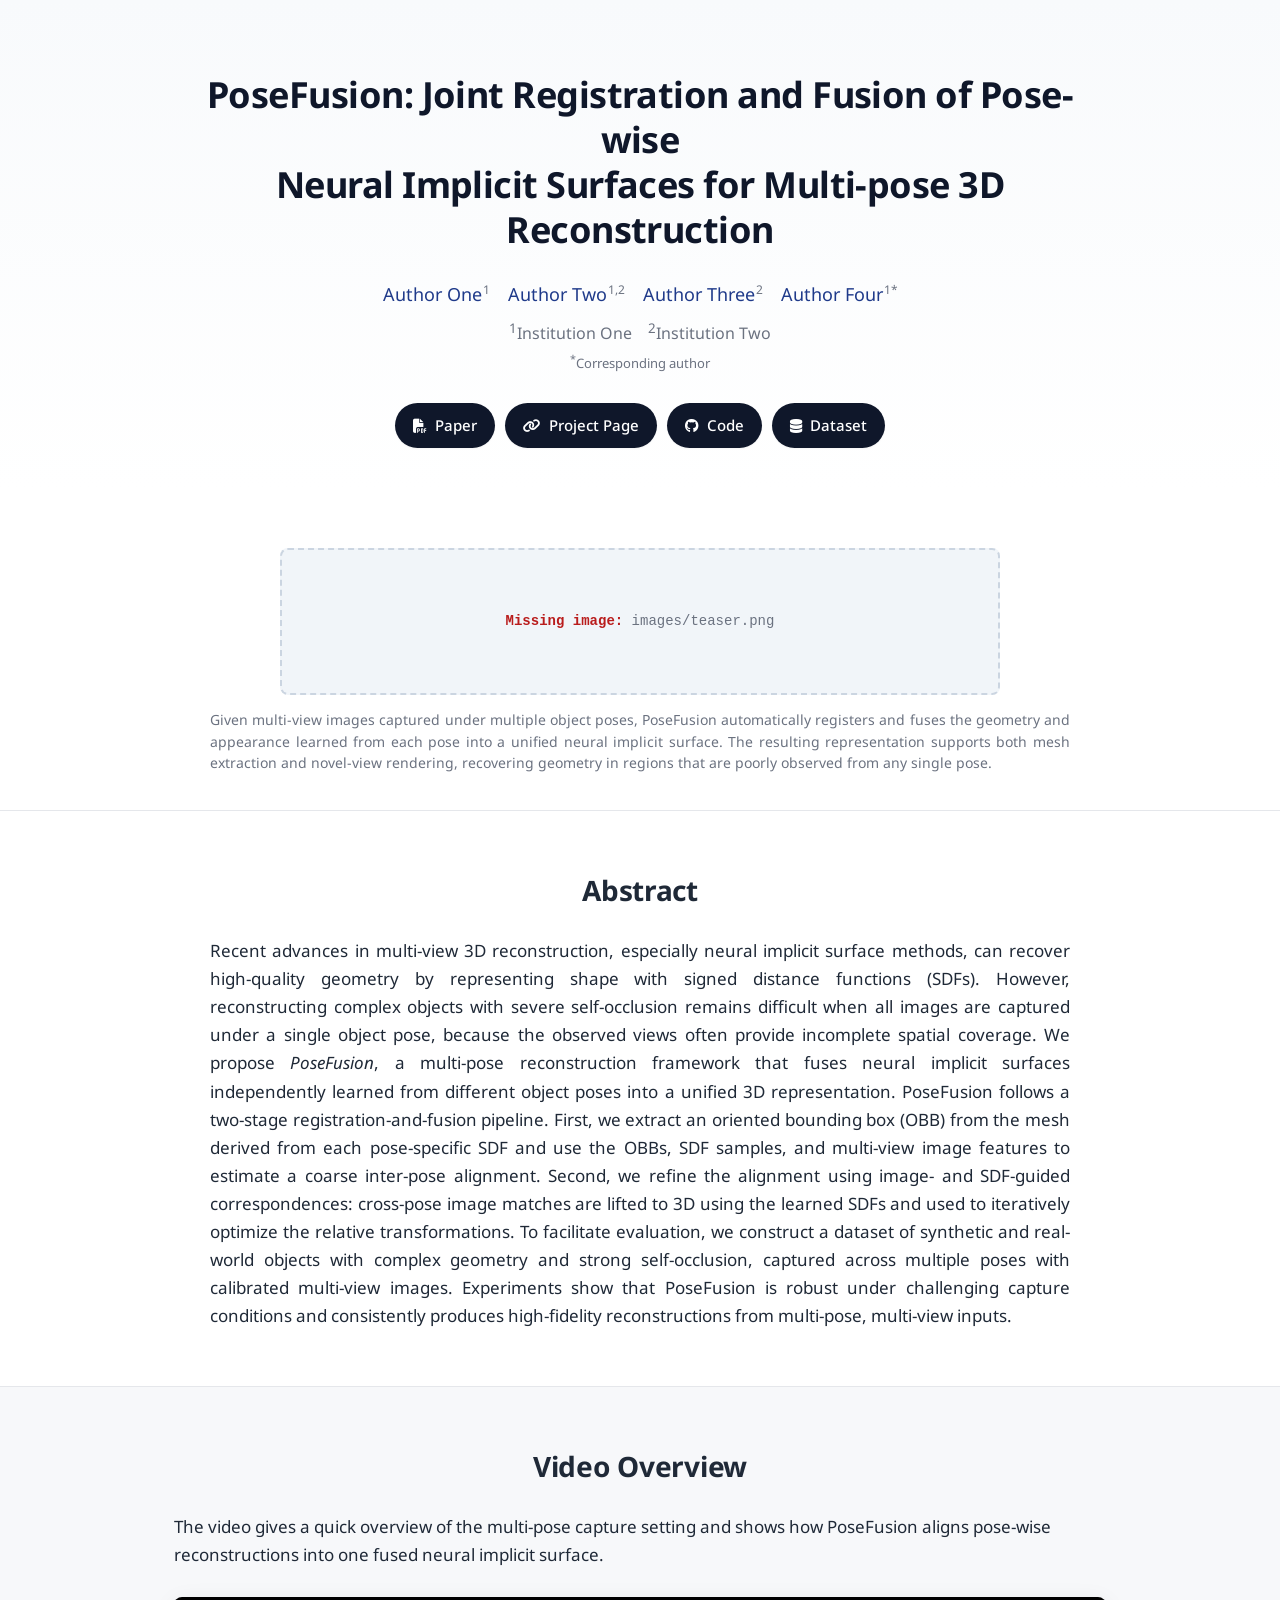
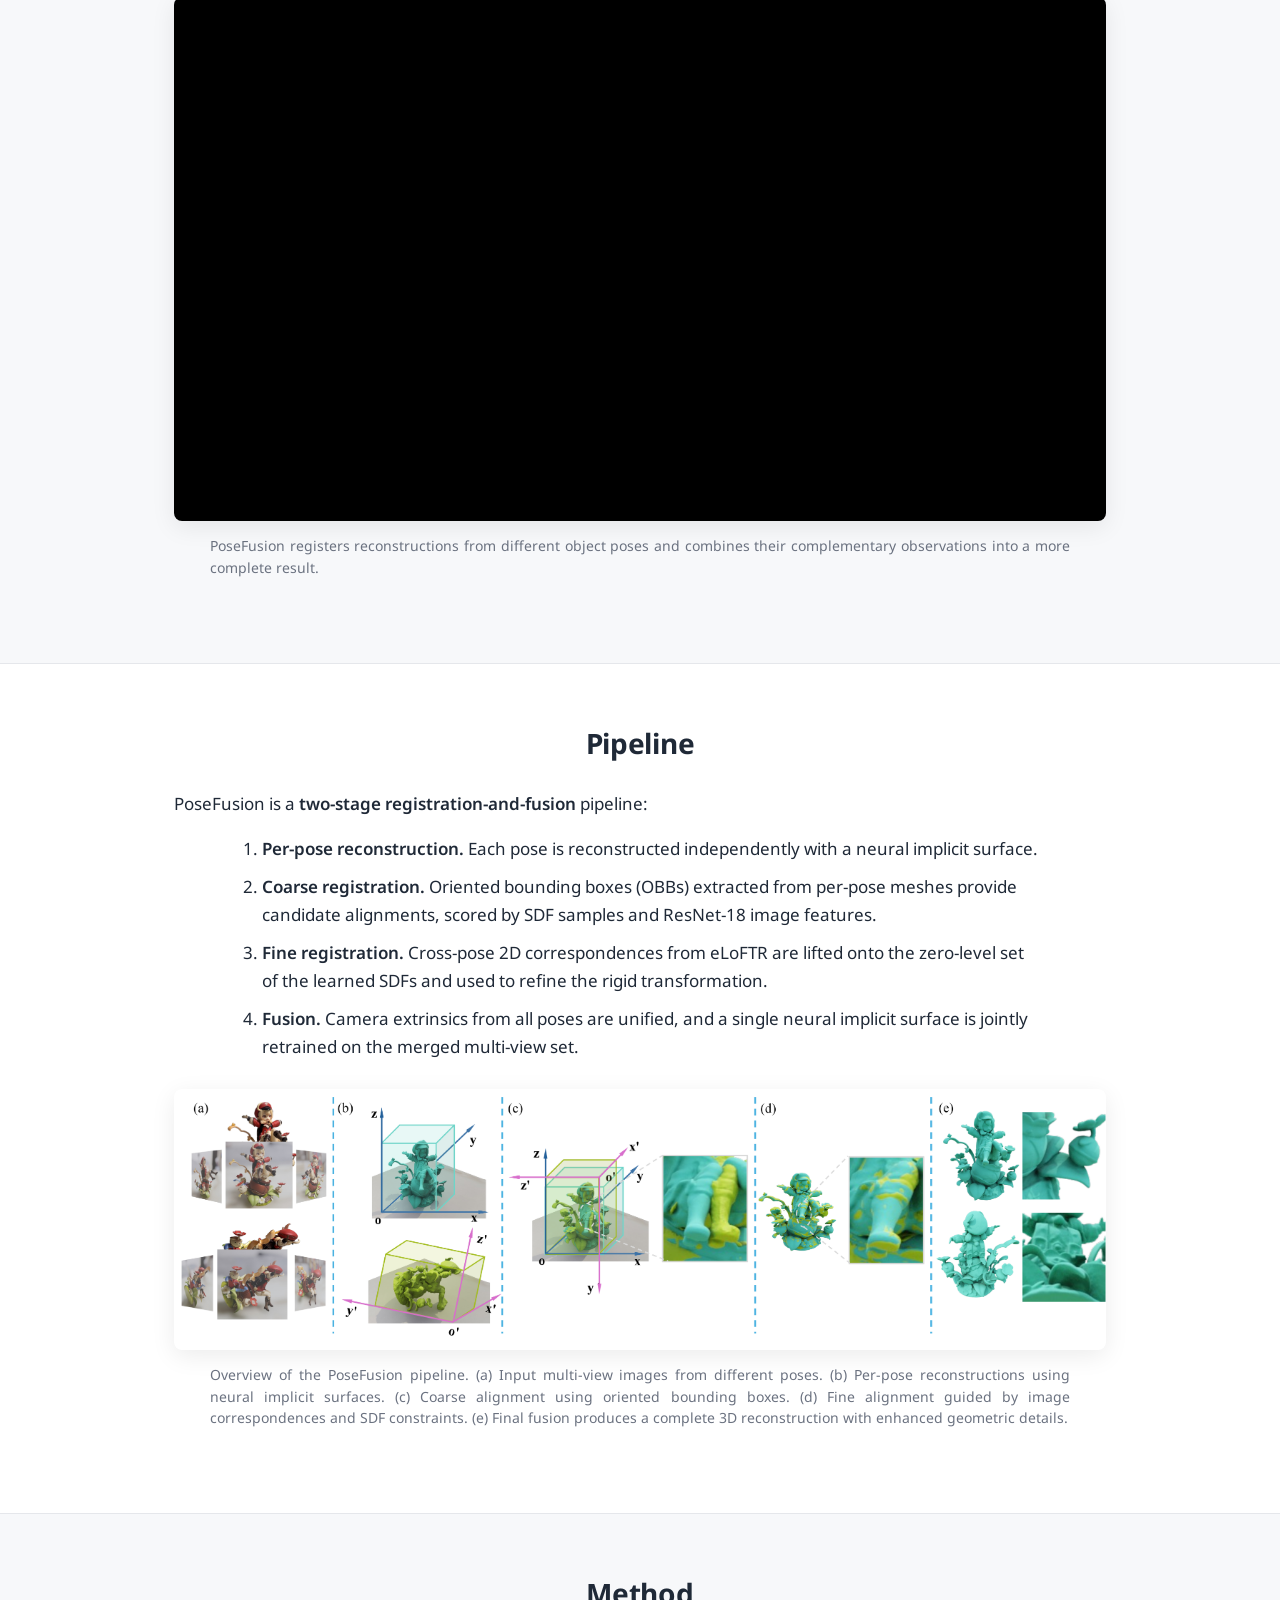
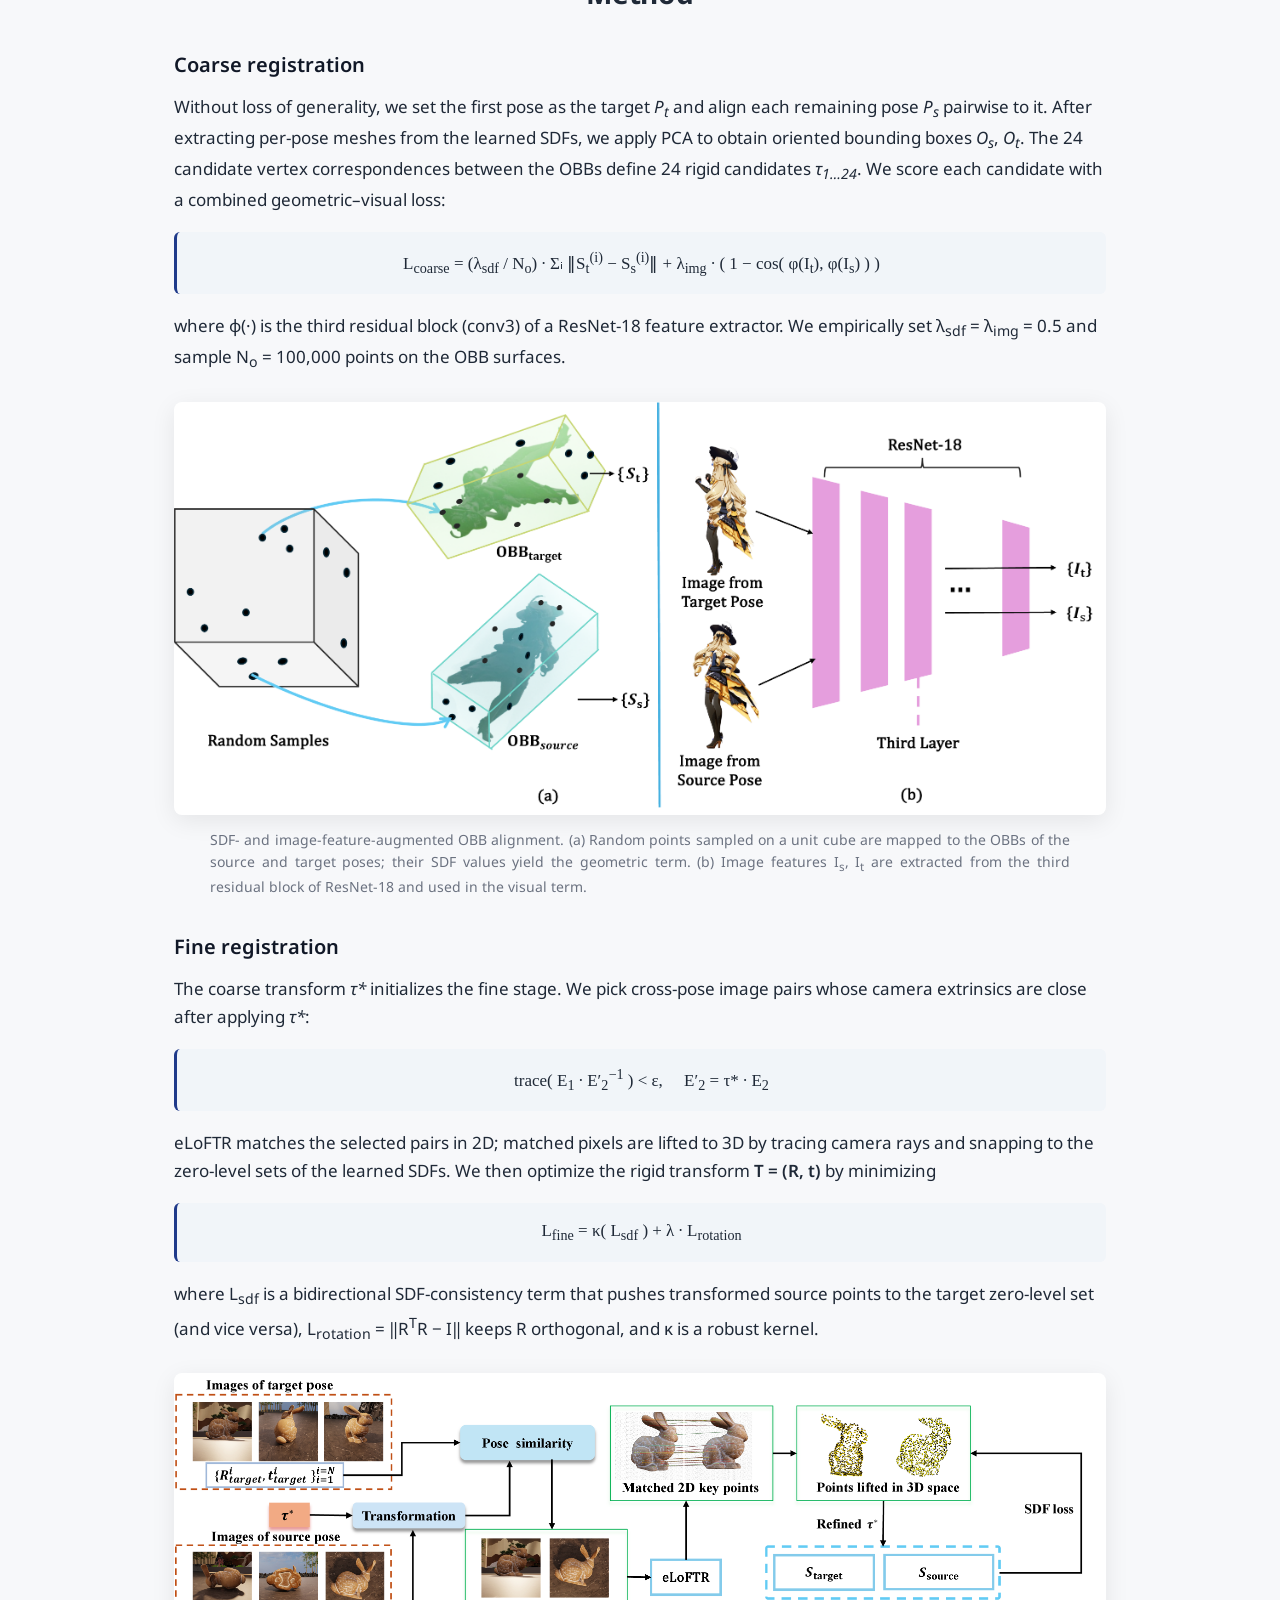
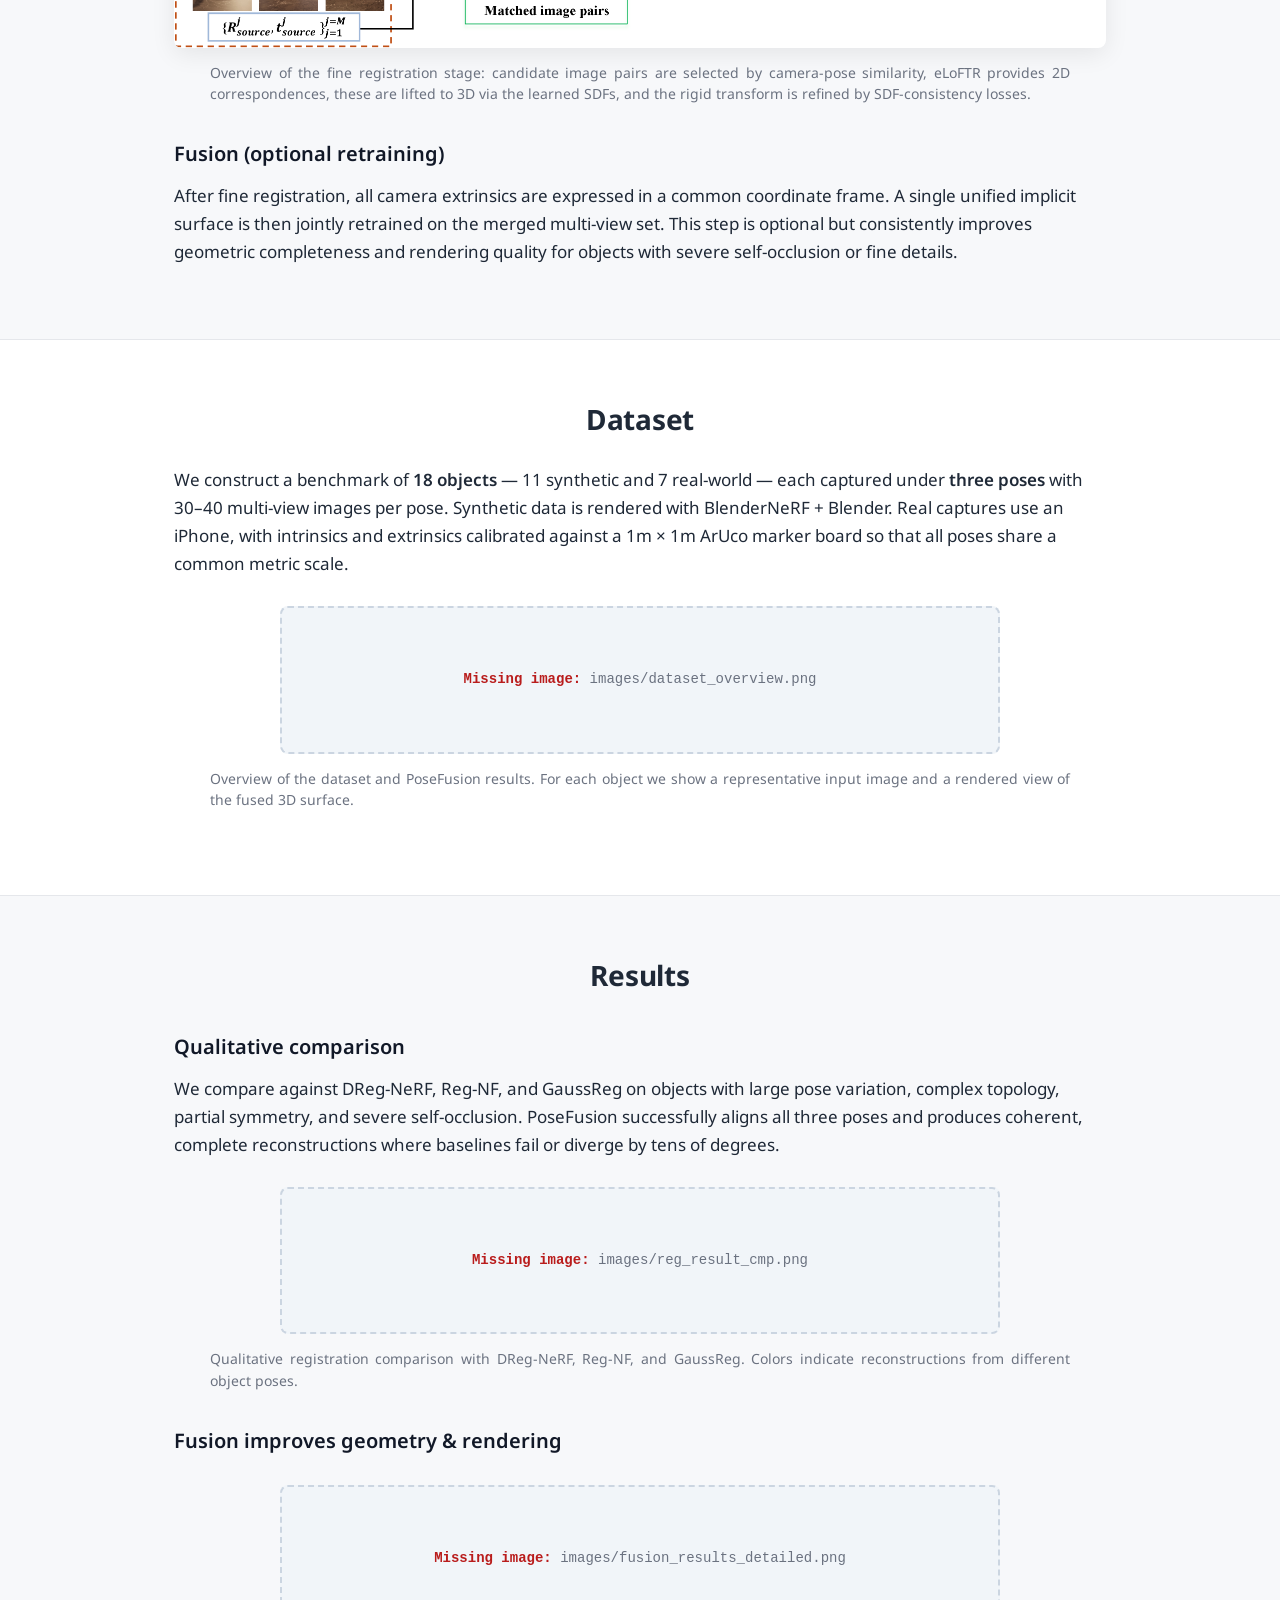
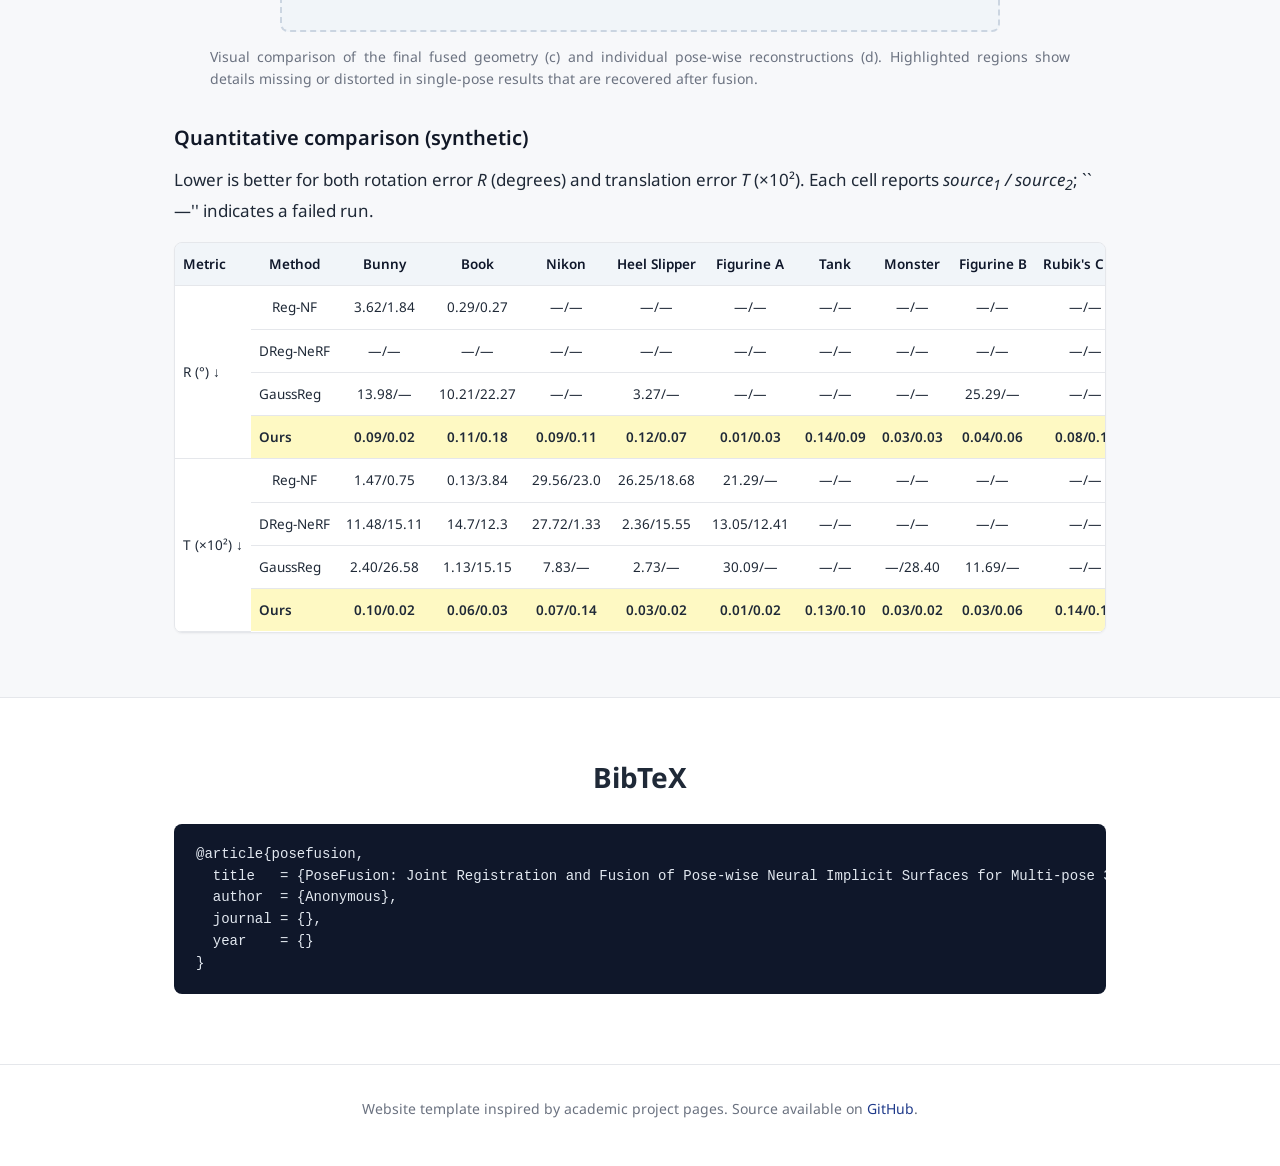
==== commit 3f9559d3: "Update project page media assets" ====
--- a/index.html
+++ b/index.html
@@ -45,16 +45,13 @@
       <a class="btn" href="#" target="_blank" rel="noopener">
         <i class="fas fa-file-pdf"></i><span>Paper</span>
       </a>
-      <a class="btn" href="#" target="_blank" rel="noopener">
-        <i class="ai ai-arxiv"></i><span>arXiv</span>
-      </a>
       <a class="btn" href="https://raining00.github.io/PoseFusion-page/" target="_blank" rel="noopener">
         <i class="fas fa-link"></i><span>Project Page</span>
       </a>
-      <a class="btn" href="#" target="_blank" rel="noopener">
+      <a class="btn" href="https://github.com/houguanli/honkai_neus" target="_blank" rel="noopener">
         <i class="fab fa-github"></i><span>Code</span>
       </a>
-      <a class="btn" href="#" target="_blank" rel="noopener">
+      <a class="btn" href="https://github.com/houguanli/honkai_neus" target="_blank" rel="noopener">
         <i class="fas fa-database"></i><span>Dataset</span>
       </a>
     </div>
@@ -110,29 +107,28 @@
   </div>
 </section>
 
-<!-- ============================ MOTIVATION / PROBLEM SETTING ============================ -->
+<!-- ============================ VIDEO OVERVIEW ============================ -->
 <section class="section section--alt">
   <div class="container">
-    <h2 class="section-title">Problem Setting</h2>
-    <p>
-      Existing neural implicit surface methods typically assume that all input
-      views are captured under a <em>single</em> object pose. This limits their
-      ability to recover complete geometry for objects with severe
-      self-occlusion or contact-supported regions. PoseFusion targets a related
-      but distinct alignment problem: given multi-view images captured under
-      <em>multiple</em> object poses, register the resulting per-pose
-      reconstructions and fuse them into a unified SDF-based surface.
-    </p>
-
-    <figure class="figure">
-      <!-- IMAGE: figs/method_CMP.pdf -> images/method_cmp.png -->
-      <img src="images/method_cmp.png" alt="Three related alignment settings" onerror="this.parentNode.classList.add('img-missing')" />
-      <div class="img-fallback">images/method_cmp.png</div>
-      <figcaption>
-        Three related alignment settings. From left to right: relative
-        camera-pose estimation from unposed images, point-cloud registration,
-        and multi-pose neural-field registration with both geometric and
-        photometric cues.
+    <h2 class="section-title">Video Overview</h2>
+    <p>
+      The video gives a quick overview of the multi-pose capture setting and
+      shows how PoseFusion aligns pose-wise reconstructions into one fused
+      neural implicit surface.
+    </p>
+
+    <figure class="figure">
+      <div class="video-embed">
+        <iframe
+          src="https://www.youtube.com/embed/elkZcS1EwMs"
+          title="PoseFusion problem setting video"
+          allow="accelerometer; autoplay; clipboard-write; encrypted-media; gyroscope; picture-in-picture; web-share"
+          allowfullscreen>
+        </iframe>
+      </div>
+      <figcaption>
+        PoseFusion registers reconstructions from different object poses and
+        combines their complementary observations into a more complete result.
       </figcaption>
     </figure>
   </div>
@@ -381,45 +377,6 @@
         </tbody>
       </table>
     </div>
-
-    <h3 class="subsection-title">Ablation</h3>
-    <p>
-      Removing the coarse-registration stage causes the pipeline to fail across
-      every object; removing the fine stage degrades accuracy across the board.
-    </p>
-    <figure class="figure">
-      <!-- IMAGE: figs/ablation_wo_fine_coarse.pdf -> images/ablation.png -->
-      <img src="images/ablation.png" alt="Ablation of coarse and fine registration stages" onerror="this.parentNode.classList.add('img-missing')" />
-      <div class="img-fallback">images/ablation.png</div>
-      <figcaption>
-        Ablation. (a) Pose-wise reconstructions before registration. (b) Fine
-        only — fails to converge. (c) Coarse only — roughly aligned with
-        residual error. (d) Full PoseFusion model. (e) Close-up comparing
-        coarse-only vs. full model.
-      </figcaption>
-    </figure>
-
-    <h3 class="subsection-title">Failure cases</h3>
-    <div class="figure-grid">
-      <figure class="figure">
-        <!-- IMAGE: figs/failure_case_multi_OBB.pdf -> images/failure_multi_obb.png -->
-        <img src="images/failure_multi_obb.png" alt="Failure case: ambiguous OBBs" onerror="this.parentNode.classList.add('img-missing')" />
-        <div class="img-fallback">images/failure_multi_obb.png</div>
-        <figcaption>
-          Multiple plausible OBBs lead to large residual rotation after coarse
-          alignment.
-        </figcaption>
-      </figure>
-      <figure class="figure">
-        <!-- IMAGE: figs/failure_case_low_view_coverage.pdf -> images/failure_low_view.png -->
-        <img src="images/failure_low_view.png" alt="Failure case: low view overlap" onerror="this.parentNode.classList.add('img-missing')" />
-        <div class="img-fallback">images/failure_low_view.png</div>
-        <figcaption>
-          Low view overlap prevents reliable cross-pose correspondences and
-          breaks fine registration.
-        </figcaption>
-      </figure>
-    </div>
   </div>
 </section>
 
--- a/css/style.css
+++ b/css/style.css
@@ -163,6 +163,26 @@
   background: #fff;
 }
 
+.video-embed {
+  position: relative;
+  width: 100%;
+  max-width: 960px;
+  aspect-ratio: 16 / 9;
+  margin: 0 auto;
+  overflow: hidden;
+  border-radius: var(--radius);
+  box-shadow: var(--shadow-md);
+  background: #000;
+}
+
+.video-embed iframe {
+  position: absolute;
+  inset: 0;
+  width: 100%;
+  height: 100%;
+  border: 0;
+}
+
 .figure figcaption {
   margin-top: 14px;
   font-size: 14px;
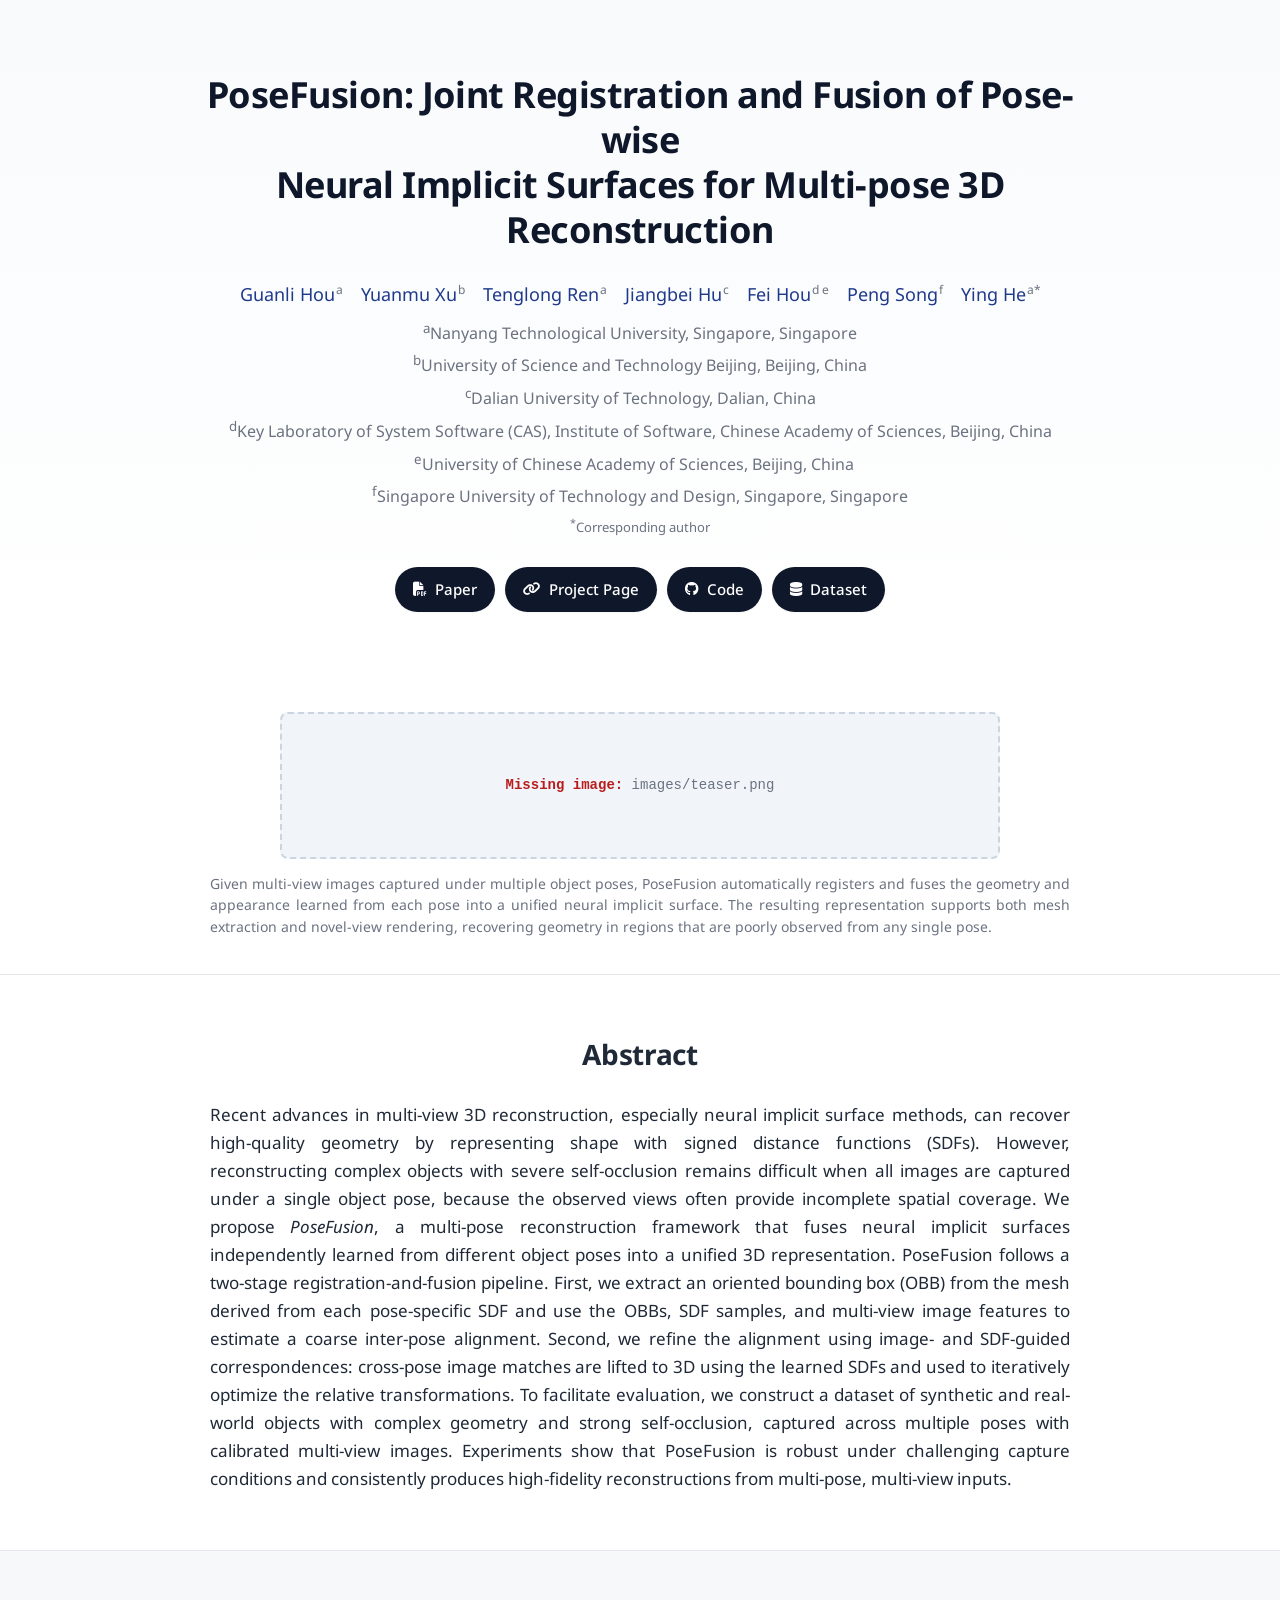
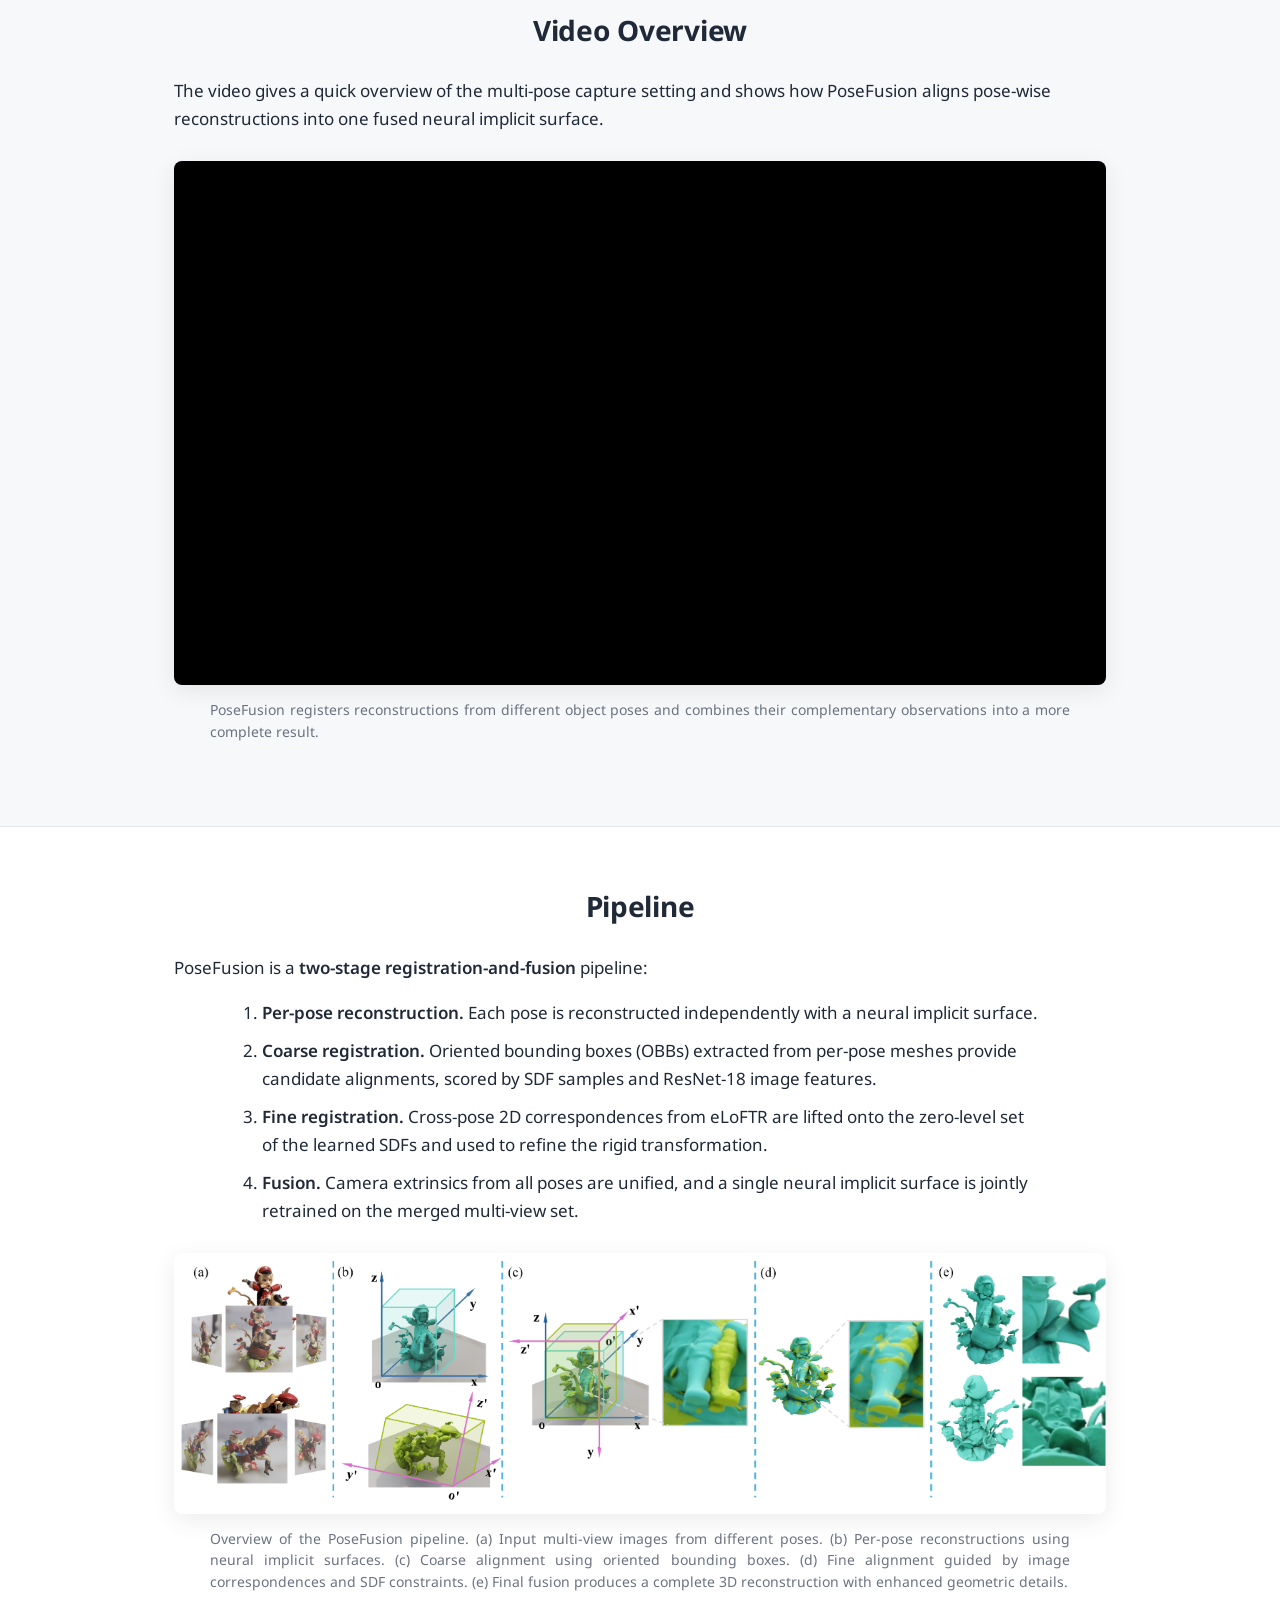
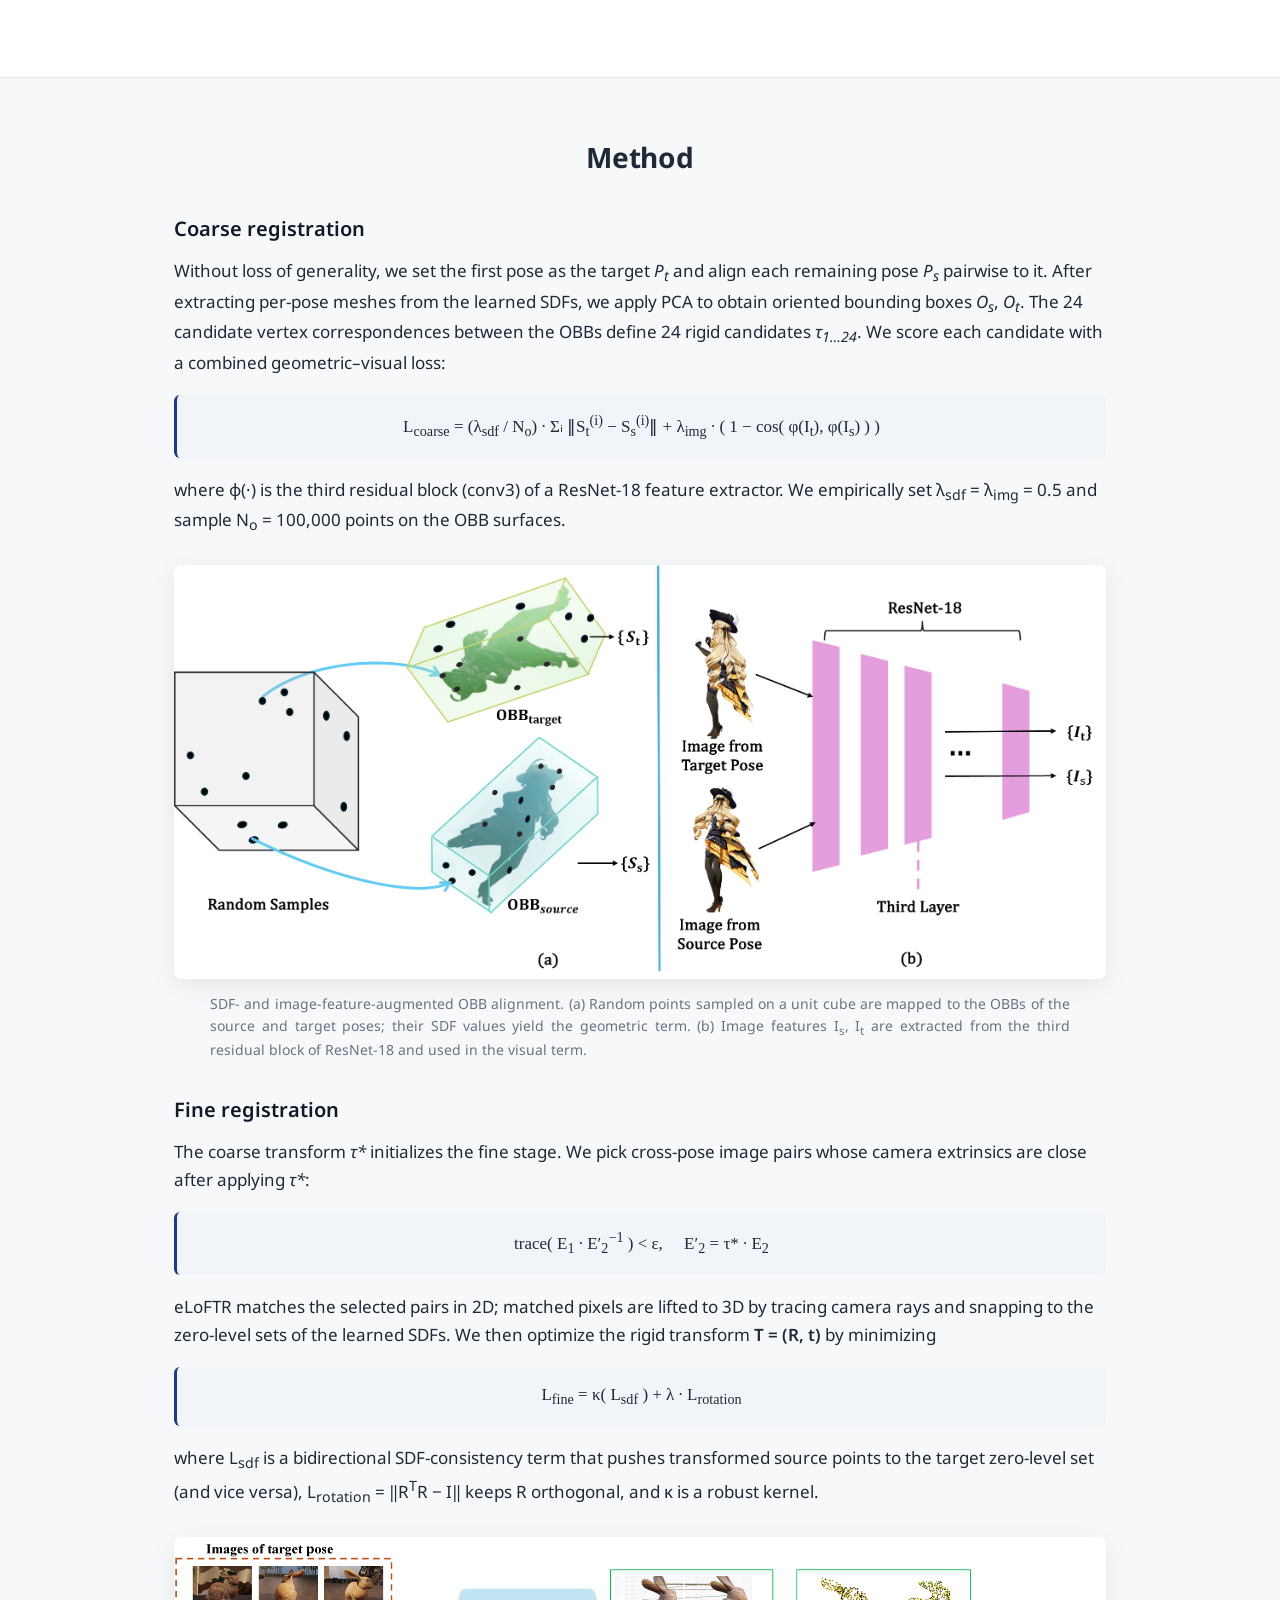
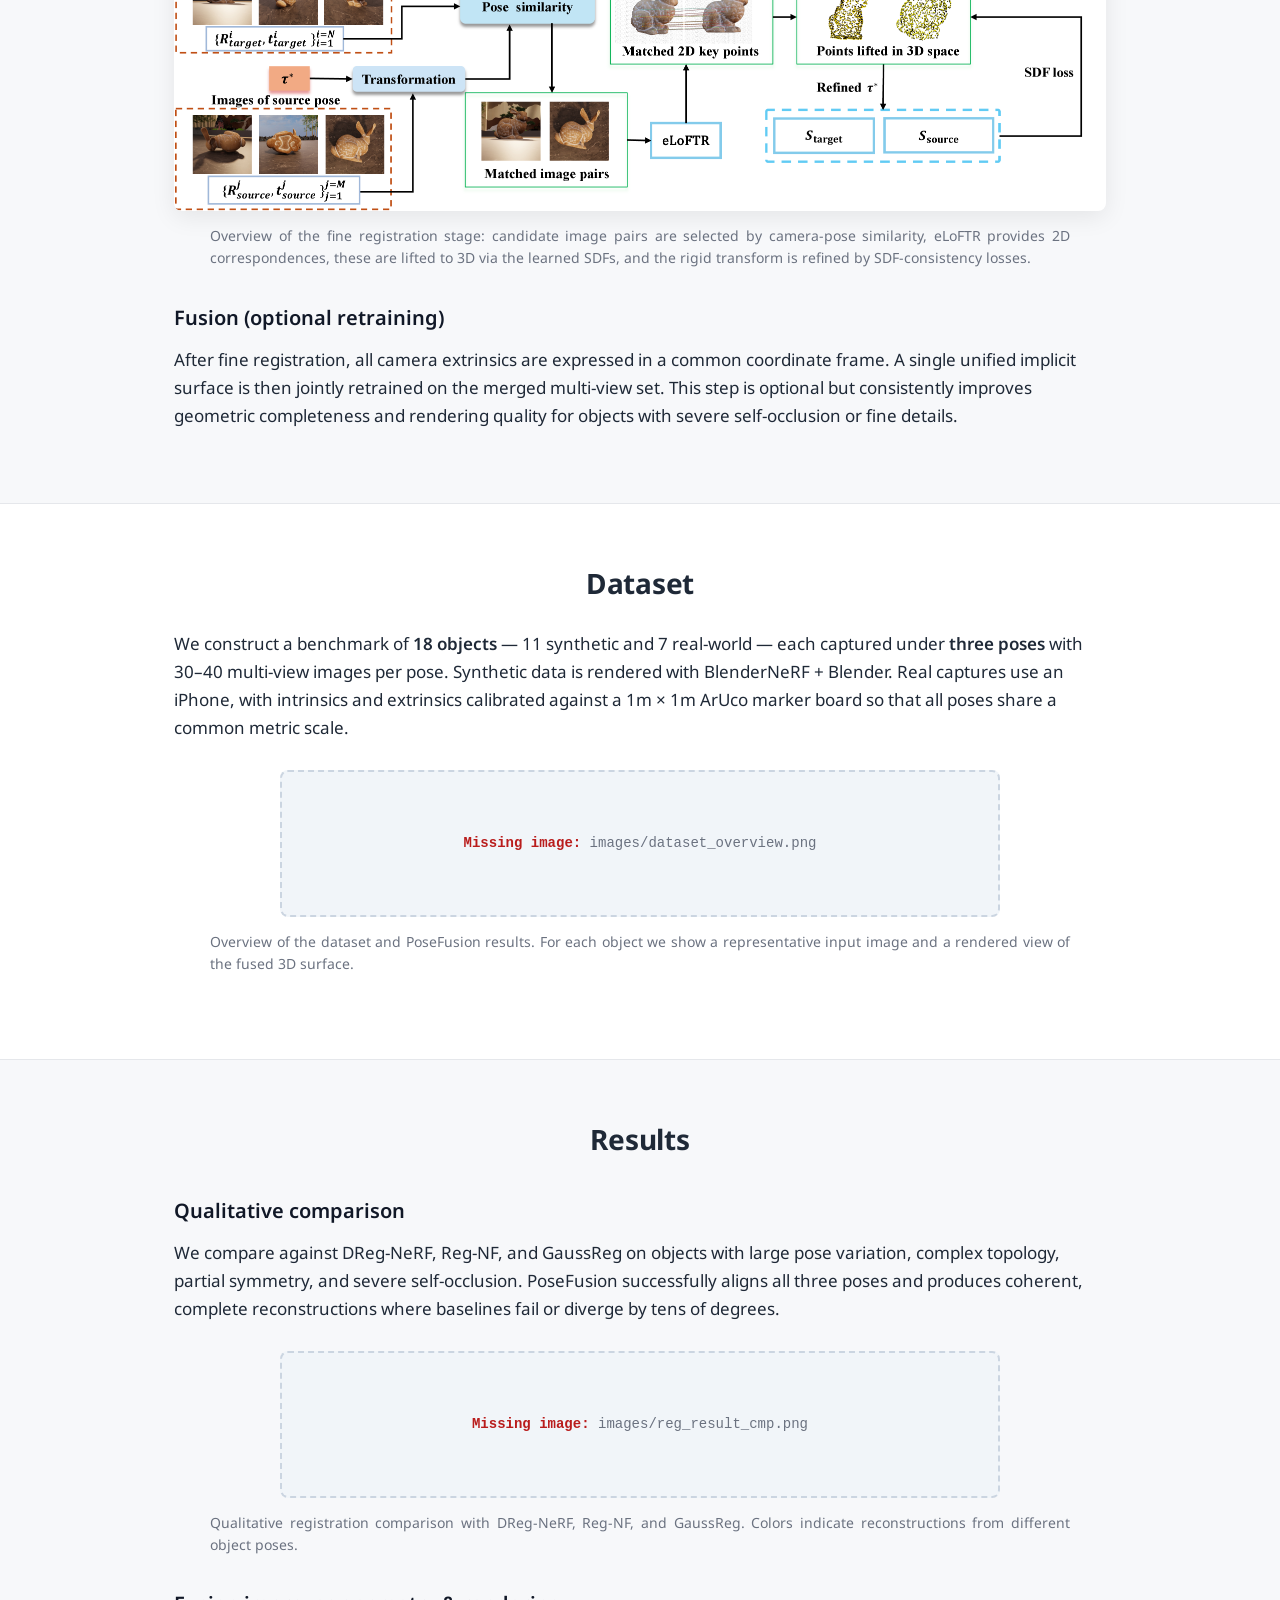
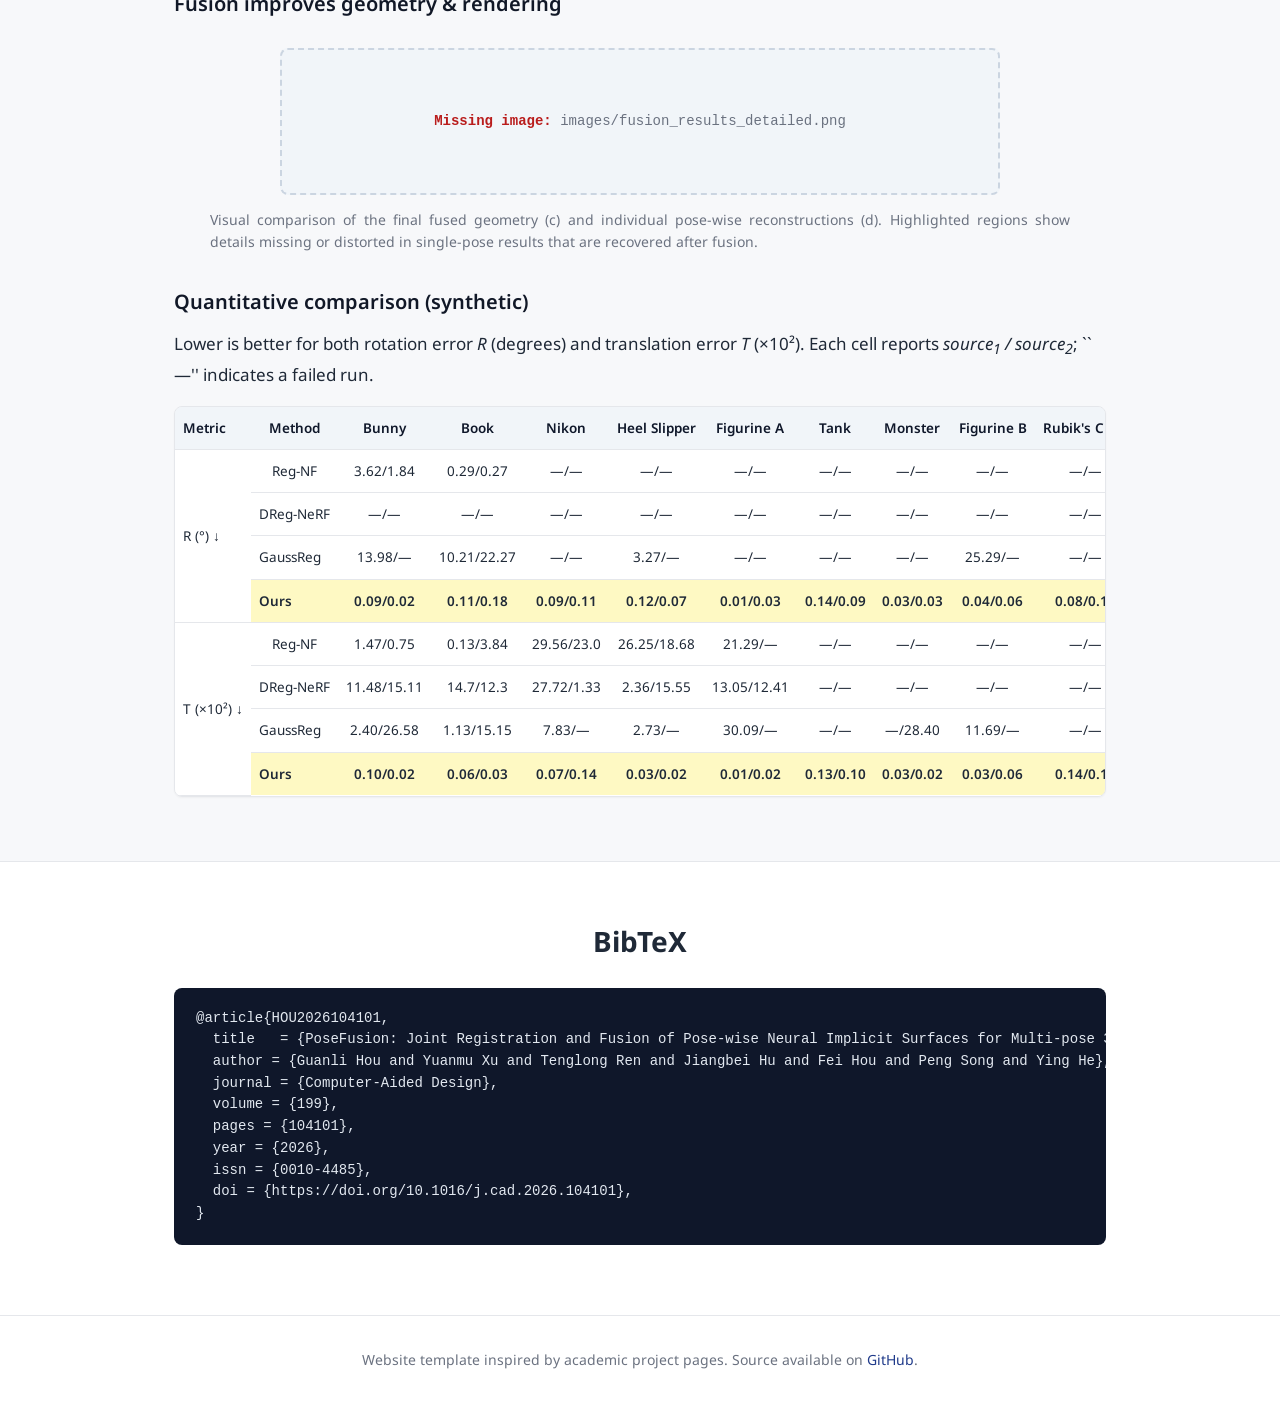
==== commit 3ed96b24: "update author and bib section" ====
--- a/index.html
+++ b/index.html
@@ -28,21 +28,29 @@
 
     <!-- Authors (placeholder — fill in later) -->
     <div class="authors">
-      <span class="author"><a href="#">Author One</a><sup>1</sup></span>
-      <span class="author"><a href="#">Author Two</a><sup>1,2</sup></span>
-      <span class="author"><a href="#">Author Three</a><sup>2</sup></span>
-      <span class="author"><a href="#">Author Four</a><sup>1*</sup></span>
+      <span class="author"><a href="#">Guanli Hou</a><sup>a</sup></span>
+      <span class="author"><a href="#">Yuanmu Xu</a><sup>b</sup></span>
+      <span class="author"><a href="#">Tenglong Ren</a><sup>a</sup></span>
+      <span class="author"><a href="#">Jiangbei Hu</a><sup>c</sup></span>
+      <span class="author"><a href="#">Fei Hou</a><sup>d e</sup></span>
+      <span class="author"><a href="#">Peng Song</a><sup>f</sup></span>
+      <span class="author"><a href="#">Ying He</a><sup>a*</sup></span>
     </div>
 
     <!-- Affiliations (placeholder — fill in later) -->
     <div class="affiliations">
-      <p><sup>1</sup>Institution One &nbsp;&nbsp; <sup>2</sup>Institution Two</p>
+      <p><sup>a</sup>Nanyang Technological University, Singapore, Singapore</p>
+      <p><sup>b</sup>University of Science and Technology Beijing, Beijing, China</p>
+      <p><sup>c</sup>Dalian University of Technology, Dalian, China </p>
+      <p><sup>d</sup>Key Laboratory of System Software (CAS), Institute of Software, Chinese Academy of Sciences, Beijing, China</p>
+      <p><sup>e</sup>University of Chinese Academy of Sciences, Beijing, China &nbsp;&nbsp; </p>
+      <p><sup>f</sup>Singapore University of Technology and Design, Singapore, Singapore</p>
       <p class="footnote"><sup>*</sup>Corresponding author</p>
     </div>
 
     <!-- Action buttons -->
     <div class="buttons">
-      <a class="btn" href="#" target="_blank" rel="noopener">
+      <a class="btn" href="https://www.sciencedirect.com/science/article/abs/pii/S0010448526000710" target="_blank" rel="noopener">
         <i class="fas fa-file-pdf"></i><span>Paper</span>
       </a>
       <a class="btn" href="https://raining00.github.io/PoseFusion-page/" target="_blank" rel="noopener">
@@ -384,11 +392,15 @@
 <section class="section">
   <div class="container">
     <h2 class="section-title">BibTeX</h2>
-    <pre class="bibtex">@article{posefusion,
+    <pre class="bibtex">@article{HOU2026104101,
   title   = {PoseFusion: Joint Registration and Fusion of Pose-wise Neural Implicit Surfaces for Multi-pose 3D Reconstruction},
-  author  = {Anonymous},
-  journal = {},
-  year    = {}
+  author = {Guanli Hou and Yuanmu Xu and Tenglong Ren and Jiangbei Hu and Fei Hou and Peng Song and Ying He},
+  journal = {Computer-Aided Design},
+  volume = {199},
+  pages = {104101},
+  year = {2026},
+  issn = {0010-4485},
+  doi = {https://doi.org/10.1016/j.cad.2026.104101},
 }</pre>
   </div>
 </section>
